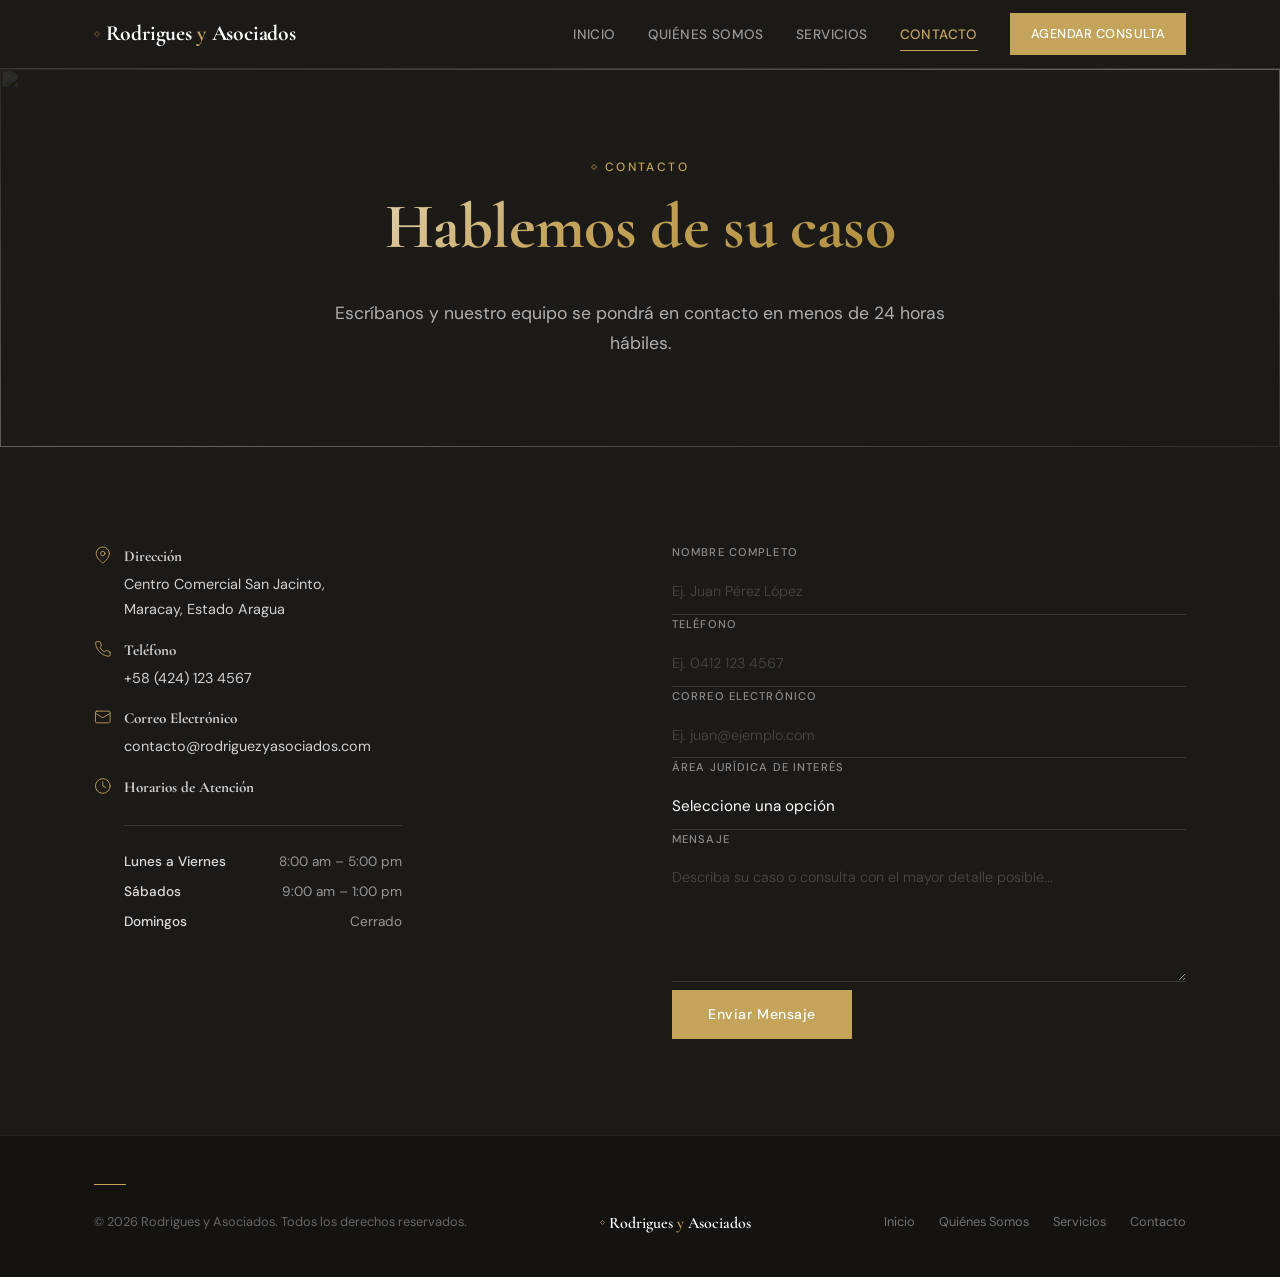
==== contacto.html @ 282a40ac "Initial commit: sitio web Rodrigues y Asociados" ====
<!DOCTYPE html>
<html lang="es">
<head>
  <meta charset="UTF-8">
  <meta name="viewport" content="width=device-width, initial-scale=1.0">
  <title>Contacto — Rodrigues y Asociados</title>
  <meta name="description" content="Póngase en contacto con Rodrigues y Asociados. Dirección, teléfonos, correo electrónico y formulario de contacto para solicitar una consulta jurídica.">
  <meta name="theme-color" content="#1C1A17">

  <link rel="preconnect" href="https://fonts.googleapis.com">
  <link rel="preconnect" href="https://fonts.gstatic.com" crossorigin>
  <link href="https://fonts.googleapis.com/css2?family=Cormorant+Garamond:ital,wght@0,400;0,500;0,600;0,700;1,400;1,500&family=DM+Sans:opsz,wght@9..40,300;9..40,400;9..40,500;9..40,600&display=swap" rel="stylesheet">

  <link rel="stylesheet" href="styles.css">

  <style>
    .schedule-grid {
      display: grid;
      grid-template-columns: 1fr 1fr;
      gap: 0.4rem 2rem;
      margin-top: 1.5rem;
      padding-top: 1.5rem;
      border-top: 1px solid var(--color-gray-light);
    }

  </style>
</head>
<body>

  <div class="progress-bar" id="progress-bar" role="progressbar" aria-hidden="true"></div>

  <!-- ===================================================
       HEADER
       =================================================== -->
  <header class="header" role="banner">
    <div class="container header__inner">
      <a href="index.html" class="header__logo" aria-label="Rodrigues y Asociados, volver al inicio">
        <span class="gold-diamond" aria-hidden="true">
          <svg width="6" height="6" viewBox="0 0 6 6" fill="none" stroke="currentColor" stroke-width="0.8">
            <path d="M3 0.5L5.5 3L3 5.5L0.5 3Z"/>
          </svg>
        </span>
        Rodrigues <em>y</em> Asociados
      </a>

      <button
        class="nav-toggle"
        type="button"
        aria-label="Abrir menú de navegación"
        aria-expanded="false"
      >
        <span class="nav-toggle__bar"></span>
        <span class="nav-toggle__bar"></span>
        <span class="nav-toggle__bar"></span>
      </button>

      <nav role="navigation" aria-label="Navegación principal">
        <ul class="nav__list" id="nav-list">
          <li><a href="index.html"          class="nav__link">Inicio</a></li>
          <li><a href="nosotros.html"        class="nav__link">Quiénes Somos</a></li>
          <li><a href="servicios.html"       class="nav__link">Servicios</a></li>
          <li><a href="contacto.html"        class="nav__link nav__link--active">Contacto</a></li>
          <li><a href="contacto.html"        class="btn btn--primary nav__cta" data-magnetic>Agendar Consulta</a></li>
        </ul>
      </nav>

      <div class="nav__backdrop" id="nav-backdrop" aria-hidden="true"></div>
    </div>
  </header>

  <!-- ===== PAGE HERO ===== -->
  <section class="page-hero" aria-label="Contacto">
    <div class="page-hero__media" aria-hidden="true">
      <img
        src="https://images.pexels.com/photos/5669619/pexels-photo-5669619.jpeg?auto=compress&cs=tinysrgb&w=1600"
        alt=""
        loading="eager"
      >
    </div>
    <div class="page-hero__overlay" aria-hidden="true"></div>
    <svg class="noise-svg" aria-hidden="true" viewBox="0 0 200 200" xmlns="http://www.w3.org/2000/svg" preserveAspectRatio="none">
      <filter id="noise"><feTurbulence type="fractalNoise" baseFrequency="0.75" numOctaves="3" stitchTiles="stitch"/><feColorMatrix type="saturate" values="0"/></filter>
      <rect width="100%" height="100%" filter="url(#noise)" opacity="0.8"/>
    </svg>
    <div class="container page-hero__content">
      <p class="section-subtitle" style="justify-content:center;">
        <span class="gold-diamond" aria-hidden="true">
          <svg width="6" height="6" viewBox="0 0 6 6" fill="none" stroke="currentColor" stroke-width="0.8">
            <path d="M3 0.5L5.5 3L3 5.5L0.5 3Z"/>
          </svg>
        </span>
        Contacto
      </p>
      <h1 class="gradient-text">Hablemos de su caso</h1>
      <hr class="gold-rule" aria-hidden="true">
      <p class="page-hero__desc">
        Escríbanos y nuestro equipo se pondrá en contacto en menos de 24 horas hábiles.
      </p>
    </div>
  </section>

  <main role="main">

    <!-- ===== CONTACTO ===== -->
    <section class="section" aria-labelledby="contact-page-title">
      <div class="container">
        <div class="contact">
          <!-- Columna 1: Información Corporativa -->
          <div class="contact__info reveal">
            <h2 id="contact-page-title" class="sr-only">Información de contacto</h2>

            <div class="contact__detail">
              <span class="contact__detail-icon--custom" aria-hidden="true">
                <svg width="18" height="18" viewBox="0 0 24 24" fill="none" stroke="currentColor" stroke-width="1.2" stroke-linecap="round" stroke-linejoin="round">
                  <path d="M21 10c0 7-9 13-9 13s-9-6-9-13a9 9 0 0 1 18 0z"/>
                  <circle cx="12" cy="10" r="3"/>
                </svg>
              </span>
              <div>
                <strong style="display:block; font-family:var(--font-display); font-size:0.95rem; margin-bottom:0.15rem;">Dirección</strong>
                <span>Centro Comercial San Jacinto,<br>Maracay, Estado Aragua</span>
              </div>
            </div>

            <div class="contact__detail">
              <span class="contact__detail-icon--custom" aria-hidden="true">
                <svg width="18" height="18" viewBox="0 0 24 24" fill="none" stroke="currentColor" stroke-width="1.2" stroke-linecap="round" stroke-linejoin="round">
                  <path d="M22 16.92v3a2 2 0 0 1-2.18 2 19.79 19.79 0 0 1-8.63-3.07 19.5 19.5 0 0 1-6-6 19.79 19.79 0 0 1-3.07-8.67A2 2 0 0 1 4.11 2h3a2 2 0 0 1 2 1.72 12.84 12.84 0 0 0 .7 2.81 2 2 0 0 1-.45 2.11L8.09 9.91a16 16 0 0 0 6 6l1.27-1.27a2 2 0 0 1 2.11-.45 12.84 12.84 0 0 0 2.81.7A2 2 0 0 1 22 16.92z"/>
                </svg>
              </span>
              <div>
                <strong style="display:block; font-family:var(--font-display); font-size:0.95rem; margin-bottom:0.15rem;">Teléfono</strong>
                <span>+58 (424) 123 4567</span>
              </div>
            </div>

            <div class="contact__detail">
              <span class="contact__detail-icon--custom" aria-hidden="true">
                <svg width="18" height="18" viewBox="0 0 24 24" fill="none" stroke="currentColor" stroke-width="1.2" stroke-linecap="round" stroke-linejoin="round">
                  <rect x="2" y="4" width="20" height="16" rx="2"/>
                  <polyline points="22,7 12,13 2,7"/>
                </svg>
              </span>
              <div>
                <strong style="display:block; font-family:var(--font-display); font-size:0.95rem; margin-bottom:0.15rem;">Correo Electrónico</strong>
                <span>contacto@rodriguezyasociados.com</span>
              </div>
            </div>

            <div class="contact__detail">
              <span class="contact__detail-icon--custom" aria-hidden="true">
                <svg width="18" height="18" viewBox="0 0 24 24" fill="none" stroke="currentColor" stroke-width="1.2" stroke-linecap="round" stroke-linejoin="round">
                  <circle cx="12" cy="12" r="10"/>
                  <polyline points="12 6 12 12 16 14"/>
                </svg>
              </span>
              <div>
                <strong style="display:block; font-family:var(--font-display); font-size:0.95rem; margin-bottom:0.15rem;">Horarios de Atención</strong>
                <div class="schedule-grid">
                  <span class="schedule-grid__day">Lunes a Viernes</span>
                  <span class="schedule-grid__hour">8:00 am – 5:00 pm</span>
                  <span class="schedule-grid__day">Sábados</span>
                  <span class="schedule-grid__hour">9:00 am – 1:00 pm</span>
                  <span class="schedule-grid__day">Domingos</span>
                  <span class="schedule-grid__hour">Cerrado</span>
                </div>
              </div>
            </div>
          </div>

          <!-- Columna 2: Formulario Ampliado -->
          <div class="form reveal" style="transition-delay: 100ms">
            <!-- ⚠️ Reemplaza "xxxxxxx" con tu ID de formulario de Formspree -->
            <form id="contact-form" action="https://formspree.io/f/xxxxxxx" method="POST">
              <input type="hidden" name="_subject" value="Nuevo contacto desde RodriguesyAsociados.com">
              <input type="text" name="_gotcha" style="display:none" tabindex="-1" autocomplete="off">
              <div class="form__group">
                <label for="nombre" class="form__label">Nombre completo</label>
                <input type="text" id="nombre" name="nombre" class="form__input" placeholder="Ej. Juan Pérez López" required autocomplete="name" pattern=".{2,}" title="El nombre debe tener al menos 2 caracteres">
                <span class="form__error">Por favor ingrese su nombre completo.</span>
              </div>

              <div class="form__group">
                <label for="telefono" class="form__label">Teléfono</label>
                <input type="tel" id="telefono" name="telefono" class="form__input" placeholder="Ej. 0412 123 4567" required autocomplete="tel" pattern="[\d\s\+\-\(\)]{7,15}" title="Ingrese un número telefónico válido">
                <span class="form__error">Por favor ingrese un número telefónico válido.</span>
              </div>

              <div class="form__group">
                <label for="correo" class="form__label">Correo electrónico</label>
                <input type="email" id="correo" name="correo" class="form__input" placeholder="Ej. juan@ejemplo.com" required autocomplete="email">
                <span class="form__error">Por favor ingrese un correo electrónico válido.</span>
              </div>

              <div class="form__group">
                <label for="area" class="form__label">Área Jurídica de Interés</label>
                <div class="form__select-wrapper">
                  <select id="area" name="area" class="form__select" required>
                    <option value="" disabled selected>Seleccione una opción</option>
                    <option value="corporativo">Derecho Corporativo</option>
                    <option value="civil">Derecho Civil</option>
                    <option value="fiscal">Asesoría Fiscal</option>
                    <option value="litigios">Litigios</option>
                    <option value="otro">Otro</option>
                  </select>
                </div>
                <span class="form__error">Por favor seleccione un área jurídica.</span>
              </div>

              <div class="form__group">
                <label for="mensaje" class="form__label">Mensaje</label>
                <textarea id="mensaje" name="mensaje" class="form__textarea" rows="5" placeholder="Describa su caso o consulta con el mayor detalle posible..." required maxlength="2000"></textarea>
                <span class="form__error">Por favor escriba un mensaje.</span>
              </div>

              <button type="submit" class="btn btn--primary form__btn" data-magnetic>Enviar Mensaje</button>
            </form>
            <div class="form__success" id="form-success">
              <div class="form__success-icon" aria-hidden="true">
                <svg width="32" height="32" viewBox="0 0 24 24" fill="none" stroke="currentColor" stroke-width="1.2" stroke-linecap="round" stroke-linejoin="round">
                  <path d="M22 11.08V12a10 10 0 1 1-5.93-9.14"/>
                  <polyline points="22 4 12 14.01 9 11.01"/>
                </svg>
              </div>
              <h3>Mensaje enviado con éxito</h3>
              <p>Gracias por contactarnos. Nuestro equipo le responderá en menos de 24 horas hábiles.</p>
            </div>
          </div>
        </div>
      </div>
    </section>

  </main>

  <!-- ===================================================
       FOOTER
       =================================================== -->
  <footer class="footer" role="contentinfo">
    <div class="container">
      <hr class="footer__gold-accent" aria-hidden="true">
      <div class="footer__inner">
        <p class="footer__copy">&copy; 2026 Rodrigues y Asociados. Todos los derechos reservados.</p>
        <span class="footer__logo">
          <span class="gold-diamond" aria-hidden="true">
            <svg width="5" height="5" viewBox="0 0 6 6" fill="none" stroke="currentColor" stroke-width="0.8">
              <path d="M3 0.5L5.5 3L3 5.5L0.5 3Z"/>
            </svg>
          </span>
          Rodrigues <em>y</em> Asociados
        </span>
        <div class="footer__links">
          <a href="index.html">Inicio</a>
          <a href="nosotros.html">Quiénes Somos</a>
          <a href="servicios.html">Servicios</a>
          <a href="contacto.html">Contacto</a>
        </div>
      </div>
    </div>
  </footer>

  <!-- ===================================================
       INTERSECTION OBSERVER — SCROLL REVEALS
       =================================================== -->
  <script>
    (function() {
      'use strict';

      /* ---------- Mobile Nav ---------- */
      var toggle = document.querySelector('.nav-toggle');
      var navList = document.getElementById('nav-list');
      var backdrop = document.getElementById('nav-backdrop');
      if (toggle && navList) {
        function openNav() {
          toggle.classList.add('active');
          navList.classList.add('nav__list--open');
          if (backdrop) backdrop.classList.add('nav__backdrop--visible');
          toggle.setAttribute('aria-expanded', 'true');
          toggle.setAttribute('aria-label', 'Cerrar menú de navegación');
        }
        function closeNav() {
          toggle.classList.remove('active');
          navList.classList.remove('nav__list--open');
          if (backdrop) backdrop.classList.remove('nav__backdrop--visible');
          toggle.setAttribute('aria-expanded', 'false');
          toggle.setAttribute('aria-label', 'Abrir menú de navegación');
        }
        toggle.addEventListener('click', function() {
          if (navList.classList.contains('nav__list--open')) { closeNav(); }
          else { openNav(); }
        });
        if (backdrop) backdrop.addEventListener('click', closeNav);
        document.addEventListener('keydown', function(e) {
          if (e.key === 'Escape' && navList.classList.contains('nav__list--open')) closeNav();
        });
        navList.querySelectorAll('a').forEach(function(link) {
          link.addEventListener('click', closeNav);
        });
      }

      var reveals = document.querySelectorAll('.reveal');
      if (reveals.length && 'IntersectionObserver' in window) {
        var observer = new IntersectionObserver(function(entries) {
          entries.forEach(function(entry) {
            if (entry.isIntersecting) {
              entry.target.classList.add('reveal--visible');
              observer.unobserve(entry.target);
            }
          });
        }, { threshold: 0.12, rootMargin: '0px 0px -40px 0px' });
        reveals.forEach(function(el) { observer.observe(el); });
      } else {
        reveals.forEach(function(el) { el.classList.add('reveal--visible'); });
      }

      var header = document.querySelector('.header');
      var ticking = false;
      function updateShadow() {
        header.classList.toggle('header--scrolled', window.scrollY > 10);
        ticking = false;
      }
      window.addEventListener('scroll', function() {
        if (!ticking) { requestAnimationFrame(updateShadow); ticking = true; }
      }, { passive: true });

      /* ---------- Progress Bar ---------- */
      var bar = document.getElementById('progress-bar');
      var barTicking = false;
      if (bar) {
        window.addEventListener('scroll', function() {
          if (!barTicking) {
            requestAnimationFrame(function() {
              var h = document.documentElement;
              var p = (window.scrollY / (h.scrollHeight - h.clientHeight)) * 100;
              bar.style.width = p + '%';
              barTicking = false;
            });
            barTicking = true;
          }
        }, { passive: true });
      }

      /* ---------- Magnetic Buttons ---------- */
      var magneticBtns = document.querySelectorAll('[data-magnetic]');
      magneticBtns.forEach(function(btn) {
        btn.addEventListener('mousemove', function(e) {
          var rect = btn.getBoundingClientRect();
          var x = e.clientX - rect.left - rect.width / 2;
          var y = e.clientY - rect.top - rect.height / 2;
          btn.style.transform = 'translate(' + (x * 0.12) + 'px, ' + (y * 0.12) + 'px)';
        });
        btn.addEventListener('mouseleave', function() {
          btn.style.transform = '';
        });
      });

      /* ---------- Back to Top ---------- */
      var topBtn = document.getElementById('back-to-top');
      var topTicking = false;
      if (topBtn) {
        window.addEventListener('scroll', function() {
          if (!topTicking) {
            requestAnimationFrame(function() {
              topBtn.classList.toggle('back-to-top--visible', window.scrollY > 500);
              topTicking = false;
            });
            topTicking = true;
          }
        }, { passive: true });
        topBtn.addEventListener('click', function() {
          window.scrollTo({ top: 0, behavior: 'smooth' });
        });
      }

      /* ---------- Form Validation ---------- */
      var form = document.getElementById('contact-form');
      if (form) {
        form.addEventListener('submit', function(e) {
          e.preventDefault();
          var valid = true;
          var groups = form.querySelectorAll('.form__group');
          groups.forEach(function(g) {
            g.classList.remove('form__group--error');
            var input = g.querySelector('.form__input, .form__textarea, .form__select');
            if (input && input.hasAttribute('required') && !input.value.trim()) {
              g.classList.add('form__group--error');
              valid = false;
            }
            if (input && input.type === 'email' && input.value.trim()) {
              if (!input.value.includes('@') || !input.value.includes('.')) {
                g.classList.add('form__group--error');
                valid = false;
              }
            }
            if (input && input.pattern && input.value.trim()) {
              var re = new RegExp(input.pattern);
              if (!re.test(input.value)) {
                g.classList.add('form__group--error');
                valid = false;
              }
            }
          });
          if (valid) {
            var formEl = form;
            var successEl = document.getElementById('form-success');
            var btn = formEl.querySelector('.form__btn');
            btn.disabled = true;
            btn.textContent = 'Enviando...';
            fetch(formEl.action, {
              method: 'POST',
              body: new FormData(formEl),
              headers: { 'Accept': 'application/json' }
            }).then(function(res) {
              if (res.ok) {
                formEl.reset();
                formEl.style.display = 'none';
                successEl.classList.add('form__success--visible');
              } else {
                alert('Hubo un error al enviar el mensaje. Por favor intente de nuevo.');
              }
            }).catch(function() {
              alert('Error de conexión. Verifique su internet e intente de nuevo.');
            }).finally(function() {
              btn.disabled = false;
              btn.textContent = 'Enviar Mensaje';
            });
          }
        });
      }
    })();
  </script>

  <button class="back-to-top" id="back-to-top" aria-label="Volver al inicio">
    <svg width="16" height="16" viewBox="0 0 24 24" fill="none" stroke="currentColor" stroke-width="1.5" stroke-linecap="round">
      <polyline points="18 15 12 9 6 15"/>
    </svg>
  </button>

</body>
</html>
---- styles.css ----
/* =====================================================
   VARIABLES DEL SISTEMA
   ===================================================== */
:root {
  --color-white:       #FFFFFF;
  --color-bg-alt:      #2C2925;
  --color-gray-light:  #3A3631;
  --color-gray-mid:    #8C8984;
  --color-black:       #1C1A17;
  --color-black-soft:  #2C2925;
  --color-gold:        #C4A35A;
  --color-gold-dark:   #B08E3E;
  --color-gold-light:  #E8DCC4;
  --color-error:       #C9423A;

  --font-display: 'Cormorant Garamond', Georgia, 'Times New Roman', serif;
  --font-body:    'DM Sans', -apple-system, BlinkMacSystemFont, 'Segoe UI', Roboto, Helvetica, Arial, sans-serif;

  --space-section: 6rem;
  --space-block:   3rem;
  --max-width:     1140px;

  --ease-enter:   cubic-bezier(0.22, 1, 0.36, 1);
  --ease-move:    cubic-bezier(0.25, 1, 0.5, 1);
  --ease-hover:   cubic-bezier(0.25, 0.46, 0.45, 0.94);
  --ease-bounce:  cubic-bezier(0.34, 1.56, 0.64, 1);
  --dur-fast:     200ms;
  --dur-reveal:   700ms;
  --dur-stagger:  80ms;
}

/* =====================================================
   RESET
   ===================================================== */
*, *::before, *::after { box-sizing: border-box; margin: 0; padding: 0; }

html {
  scroll-behavior: smooth;
  -webkit-text-size-adjust: 100%;
}

body {
  font-family: var(--font-body);
  font-weight: 400;
  font-size: 1rem;
  line-height: 1.75;
  color: var(--color-black);
  background-color: var(--color-white);
  -webkit-font-smoothing: antialiased;
  -moz-osx-font-smoothing: grayscale;
}

img  { max-width: 100%; height: auto; display: block; }
a    { color: inherit; text-decoration: none; }
ul   { list-style: none; }

::selection { background-color: rgba(196, 163, 90, 0.4); color: var(--color-white); }

/* =====================================================
   UTILIDADES
   ===================================================== */
.container {
  width: 100%;
  max-width: var(--max-width);
  margin: 0 auto;
  padding: 0 1.5rem;
}

.sr-only {
  position: absolute;
  width: 1px; height: 1px;
  padding: 0; margin: -1px;
  overflow: hidden;
  clip: rect(0,0,0,0);
  border: 0;
}

.gold-diamond {
  display: inline-flex;
  align-items: center;
  justify-content: center;
  color: var(--color-gold);
}

.gradient-text {
  background: linear-gradient(135deg, var(--color-gold-light) 0%, var(--color-gold) 40%, var(--color-gold-dark) 100%);
  -webkit-background-clip: text;
  background-clip: text;
  -webkit-text-fill-color: transparent;
  color: transparent;
}

.hero__title.gradient-text em {
  -webkit-text-fill-color: inherit;
  background: inherit;
  -webkit-background-clip: inherit;
  background-clip: inherit;
  font-style: normal;
}

.glass-badge {
  position: absolute;
  bottom: -1.5rem;
  right: -1rem;
  background: rgba(255,255,255,0.08);
  backdrop-filter: blur(14px);
  -webkit-backdrop-filter: blur(14px);
  border: 1px solid rgba(255,255,255,0.12);
  padding: 1.25rem 1.5rem;
  color: var(--color-white);
  z-index: 4;
  pointer-events: none;
}

.glass-badge__value {
  font-family: var(--font-display);
  font-size: 1.6rem;
  font-weight: 700;
  line-height: 1;
  color: var(--color-gold);
}

.glass-badge__label {
  font-size: 0.7rem;
  letter-spacing: 0.08em;
  text-transform: uppercase;
  color: rgba(255,255,255,0.55);
  margin-top: 0.15rem;
}

.gold-rule {
  width: 2.5rem;
  height: 2px;
  background-color: var(--color-gold);
  border: 0;
  transform-origin: left center;
  transform: scaleX(0);
  transition: transform 900ms var(--ease-enter);
}

.reveal--visible .gold-rule {
  transform: scaleX(1);
}

/* =====================================================
   TIPOGRAFÍA
   ===================================================== */
h1, h2, h3 {
  font-family: var(--font-display);
  font-weight: 600;
  line-height: 1.15;
  color: var(--color-black);
}

h1 { font-size: clamp(2.6rem, 5vw, 4rem);   font-weight: 700; letter-spacing: -0.01em; }
h2 { font-size: clamp(2rem, 3.5vw, 2.8rem);  font-weight: 600; }
h3 { font-size: 1.3rem;                      font-weight: 600; }

.dropcap::first-letter {
  font-family: var(--font-display);
  font-size: 3.6em;
  font-weight: 700;
  float: left;
  line-height: 0.85;
  margin-right: 0.55rem;
  margin-top: 0.1rem;
  color: var(--color-gold);
}

.section-divider {
  display: flex;
  align-items: center;
  justify-content: center;
  gap: 0.75rem;
  opacity: 0.3;
  padding: 2rem 0;
}

.section-divider__line {
  width: 48px;
  height: 1px;
  background-color: var(--color-gold);
}

.section-subtitle {
  display: flex;
  align-items: center;
  gap: 0.5rem;
  font-family: var(--font-body);
  font-size: 0.75rem;
  font-weight: 500;
  letter-spacing: 0.2em;
  text-transform: uppercase;
  color: var(--color-gold);
  margin-bottom: 0.75rem;
}

/* =====================================================
   BOTONES
   ===================================================== */
.btn {
  display: inline-flex;
  align-items: center;
  justify-content: center;
  font-family: var(--font-body);
  font-size: 0.875rem;
  font-weight: 500;
  letter-spacing: 0.04em;
  padding: 0.9rem 2.2rem;
  border: 1px solid transparent;
  border-radius: 0;
  cursor: pointer;
  transition:
    background-color var(--dur-fast) var(--ease-hover),
    color var(--dur-fast) var(--ease-hover),
    border-color var(--dur-fast) var(--ease-hover);
  text-align: center;
}

.btn--primary {
  background-color: var(--color-gold);
  color: var(--color-white);
  border-color: var(--color-gold);
  will-change: transform;
}

.btn[data-magnetic] {
  transition: transform 400ms var(--ease-hover);
}

@media (hover: hover) and (pointer: fine) {
  .btn--primary:hover {
    background-color: var(--color-gold-dark);
    border-color: var(--color-gold-dark);
  }
}

.btn--primary:focus-visible {
  outline: 2px solid var(--color-gold);
  outline-offset: 3px;
}

.btn--outline {
  background-color: transparent;
  color: var(--color-white);
  border-color: var(--color-white);
}

@media (hover: hover) and (pointer: fine) {
  .btn--outline:hover {
    background-color: var(--color-white);
    color: var(--color-black);
  }
}

.btn--outline:focus-visible {
  outline: 2px solid var(--color-white);
  outline-offset: 3px;
}

.btn--ghost {
  background-color: transparent;
  color: var(--color-gold);
  border-color: var(--color-gold);
  padding: 0.7rem 1.8rem;
  font-size: 0.8rem;
}

.btn--ghost .btn__arrow {
  display: inline-block;
  transition: transform var(--dur-fast) var(--ease-move);
}

@media (hover: hover) and (pointer: fine) {
  .btn--ghost:hover {
    background-color: var(--color-gold);
    color: var(--color-white);
  }
  .btn--ghost:hover .btn__arrow {
    transform: translateX(4px);
  }
}

/* =====================================================
   NOISE TEXTURE
   ===================================================== */
.noise-svg {
  position: absolute;
  inset: 0;
  width: 100%;
  height: 100%;
  z-index: 1;
  pointer-events: none;
  opacity: 0.025;
}

/* =====================================================
   HEADER
   ===================================================== */
.header {
  position: sticky;
  top: 0;
  z-index: 100;
  background-color: var(--color-white);
  border-bottom: 1px solid var(--color-gray-light);
}

.header::after {
  content: '';
  position: absolute;
  left: 0; right: 0;
  bottom: -1px;
  height: 1px;
  background-color: var(--color-gold-light);
  opacity: 0;
  transition: opacity var(--dur-fast) var(--ease-hover);
}

.header:hover::after,
.header:focus-within::after {
  opacity: 1;
}

.header__inner {
  display: flex;
  align-items: center;
  justify-content: space-between;
  height: 4.25rem;
}

.header__logo {
  font-family: var(--font-display);
  font-size: 1.35rem;
  font-weight: 700;
  color: var(--color-black);
  letter-spacing: -0.01em;
  display: inline-flex;
  align-items: center;
  gap: 0.35rem;
}

.header__logo em {
  font-style: normal;
  color: var(--color-gold);
}

.header__logo .gold-diamond {
    opacity: 0.6;
  }

  .header--scrolled {
    box-shadow: 0 2px 24px rgba(0,0,0,0.05);
  }

.nav-toggle { display: none; }

.nav__list {
  display: flex;
  align-items: center;
  gap: 2rem;
}

.nav__link {
  font-size: 0.85rem;
  font-weight: 500;
  letter-spacing: 0.03em;
  text-transform: uppercase;
  padding: 0.5rem 0;
  position: relative;
  color: var(--color-gray-mid);
  transition: color var(--dur-fast) var(--ease-hover);
}

.nav__link::after {
  content: '';
  position: absolute;
  left: 0;
  bottom: 0;
  width: 100%;
  height: 1px;
  background-color: var(--color-gold);
  transform: scaleX(0);
  transition: transform var(--dur-fast) var(--ease-hover);
  transform-origin: left center;
}

.nav__link:hover,
.nav__link--active {
  color: var(--color-black);
}

.nav__link:hover::after,
.nav__link--active::after {
  transform: scaleX(1);
}

.nav__cta {
  font-size: 0.8rem;
  padding: 0.55rem 1.25rem;
  letter-spacing: 0.03em;
  text-transform: uppercase;
}

  .nav__backdrop {
    position: fixed;
    inset: 0;
    top: 4.25rem;
    background: rgba(0,0,0,0.35);
    opacity: 0;
    pointer-events: none;
    transition: opacity 250ms var(--ease-enter);
    z-index: 98;
  }

  .nav__backdrop--visible {
    opacity: 1;
    pointer-events: auto;
  }

  .nav-toggle.active .nav-toggle__bar:nth-child(1) {
  transform: translateY(7.5px) rotate(45deg);
}
.nav-toggle.active .nav-toggle__bar:nth-child(2) {
  opacity: 0;
}
.nav-toggle.active .nav-toggle__bar:nth-child(3) {
  transform: translateY(-7.5px) rotate(-45deg);
}

/* =====================================================
   PROGRESS BAR
   ===================================================== */
.progress-bar {
  position: fixed;
  top: 0;
  left: 0;
  height: 2px;
  background-color: var(--color-gold);
  z-index: 999;
  width: 0%;
  transition: width 80ms linear;
  pointer-events: none;
}

.back-to-top {
  position: fixed;
  bottom: 2rem;
  right: 2rem;
  width: 2.75rem;
  height: 2.75rem;
  border: 1px solid var(--color-gray-light);
  background: var(--color-white);
  color: var(--color-gold);
  cursor: pointer;
  display: flex;
  align-items: center;
  justify-content: center;
  opacity: 0;
  pointer-events: none;
  transform: translateY(12px);
  transition: opacity 300ms var(--ease-enter), transform 300ms var(--ease-enter), border-color var(--dur-fast) var(--ease-hover);
  z-index: 90;
}

.back-to-top--visible {
  opacity: 1;
  pointer-events: auto;
  transform: translateY(0);
}

@media (hover: hover) and (pointer: fine) {
  .back-to-top:hover {
    border-color: var(--color-gold);
  }
}

/* =====================================================
   HERO (página principal)
   ===================================================== */
.hero {
  position: relative;
  min-height: 90vh;
  display: flex;
  align-items: center;
  background-color: var(--color-black);
  color: var(--color-white);
  overflow: hidden;
}

.hero__media {
  position: absolute;
  inset: 0;
  z-index: 0;
  overflow: hidden;
}

.hero__media img {
  width: 100%;
  height: 100%;
  object-fit: cover;
  opacity: 0;
  animation: heroZoom 1200ms var(--ease-enter) forwards;
}

@keyframes heroZoom {
  0% {
    opacity: 0;
    transform: scale(1.08);
  }
  100% {
    opacity: 1;
    transform: scale(1);
  }
}

.hero__watermark {
  position: absolute;
  right: -4vw;
  bottom: -6vw;
  font-family: var(--font-display);
  font-size: clamp(20rem, 40vw, 45rem);
  font-weight: 700;
  line-height: 1;
  color: rgba(255,255,255,0.025);
  pointer-events: none;
  user-select: none;
  z-index: 1;
}

.hero__overlay {
  position: absolute;
  inset: 0;
  background:
    linear-gradient(160deg,
      rgba(28,26,23,0.94) 0%,
      rgba(28,26,23,0.55) 40%,
      rgba(28,26,23,0.85) 100%);
  z-index: 2;
}

.hero__content {
  position: relative;
  z-index: 3;
  max-width: 700px;
}

.hero__subtitle {
  display: flex;
  align-items: center;
  gap: 0.5rem;
  font-family: var(--font-body);
  font-size: 0.8rem;
  font-weight: 500;
  letter-spacing: 0.25em;
  text-transform: uppercase;
  color: var(--color-gold);
  margin-bottom: 1.25rem;
}

.hero__title {
  color: var(--color-white);
  margin-bottom: 1.25rem;
}

.hero__title em {
  font-style: italic;
  color: var(--color-gold);
}

.hero__desc {
  font-size: 1.125rem;
  font-weight: 300;
  line-height: 1.75;
  color: rgba(255,255,255,0.78);
  margin-bottom: 2.5rem;
  max-width: 560px;
}

.hero__actions {
  display: flex;
  align-items: center;
  gap: 1.25rem;
  flex-wrap: wrap;
}

.hero__stats {
  display: flex;
  gap: 2.5rem;
  margin-top: 3rem;
  padding-top: 1.75rem;
  border-top: 1px solid rgba(255,255,255,0.1);
  flex-wrap: wrap;
}

.hero__stat {
  display: flex;
  flex-direction: column;
  gap: 0.15rem;
}

.hero__stat-value {
  font-family: var(--font-display);
  font-size: 1.5rem;
  font-weight: 600;
  color: var(--color-gold);
  line-height: 1;
}

.hero__stat-label {
  font-size: 0.7rem;
  color: rgba(255,255,255,0.5);
  letter-spacing: 0.08em;
  text-transform: uppercase;
}

/* Hero entrance */
.hero__subtitle,
.hero__title,
.hero__desc,
.hero__actions,
.hero__stats {
  opacity: 0;
  transform: translateY(1.5rem) scale(0.98);
  animation: heroFadeUp var(--dur-reveal) var(--ease-enter) forwards;
}

.hero__subtitle { animation-delay: calc(var(--dur-stagger) * 1); }
.hero__title    { animation-delay: calc(var(--dur-stagger) * 2.5); }
.hero__desc     { animation-delay: calc(var(--dur-stagger) * 4); }
.hero__actions  { animation-delay: calc(var(--dur-stagger) * 5.5); }
.hero__stats    { animation-delay: calc(var(--dur-stagger) * 7); }

.hero--parallax .hero__media {
  will-change: transform;
}

@keyframes heroFadeUp {
  to {
    opacity: 1;
    transform: translateY(0) scale(1);
  }
}

.hero__scroll-indicator {
  position: absolute;
  bottom: 2.5rem;
  left: 50%;
  transform: translateX(-50%);
  z-index: 3;
  color: rgba(255,255,255,0.3);
  animation: scrollBounce 2.4s var(--ease-enter) infinite;
}

@keyframes scrollBounce {
  0%, 100% { transform: translateX(-50%) translateY(0); opacity: 0.2; }
  50%      { transform: translateX(-50%) translateY(7px); opacity: 0.6; }
}

/* =====================================================
   PAGE HERO (páginas internas)
   ===================================================== */
.page-hero {
  position: relative;
  min-height: 42vh;
  display: flex;
  align-items: center;
  justify-content: center;
  text-align: center;
  background-color: var(--color-black);
  color: var(--color-white);
  overflow: hidden;
}

.page-hero__media {
  position: absolute;
  inset: 0;
  z-index: 0;
  overflow: hidden;
}

.page-hero__media img {
  width: 100%;
  height: 100%;
  object-fit: cover;
}

.page-hero__overlay {
  position: absolute;
  inset: 0;
  background:
    linear-gradient(160deg,
      rgba(28,26,23,0.92) 0%,
      rgba(28,26,23,0.55) 50%,
      rgba(28,26,23,0.88) 100%);
  z-index: 2;
}

.page-hero__content {
  position: relative;
  z-index: 3;
  max-width: 680px;
}

.page-hero__content h1 {
  color: var(--color-white);
  margin-bottom: 0.75rem;
}

.page-hero__content .gold-rule {
  margin: 0 auto;
}

.page-hero__content .page-hero__desc {
  color: rgba(255,255,255,0.65);
  font-size: 1.1rem;
  margin-top: 1.25rem;
}

/* =====================================================
   SECCIÓN GENÉRICA
   ===================================================== */
.section {
  padding: var(--space-section) 0;
}

.section--alt {
  background-color: var(--color-bg-alt);
}

.section__header {
  text-align: center;
  max-width: 620px;
  margin: 0 auto var(--space-block);
}

.section__header .section-subtitle {
  justify-content: center;
}

.section__header p {
  color: var(--color-gray-mid);
  font-size: 1.05rem;
}

/* =====================================================
   SCROLL REVEAL
   ===================================================== */
.reveal {
  opacity: 0;
  transform: translateY(2rem);
  transition:
    opacity var(--dur-reveal) var(--ease-enter),
    transform var(--dur-reveal) var(--ease-enter);
}

.reveal--visible {
  opacity: 1;
  transform: translateY(0);
}

.reveal-stagger > * {
  opacity: 0;
  transform: translateY(1.5rem) scale(0.97);
  transition:
    opacity calc(var(--dur-reveal) * 0.9) var(--ease-enter),
    transform calc(var(--dur-reveal) * 0.9) var(--ease-bounce);
  will-change: transform, opacity;
}

.reveal--visible.reveal-stagger > *:nth-child(1) { transition-delay: 0ms; }
.reveal--visible.reveal-stagger > *:nth-child(2) { transition-delay: calc(var(--dur-stagger) * 1); }
.reveal--visible.reveal-stagger > *:nth-child(3) { transition-delay: calc(var(--dur-stagger) * 2); }
.reveal--visible.reveal-stagger > *:nth-child(4) { transition-delay: calc(var(--dur-stagger) * 3); }

.reveal--visible.reveal-stagger > * {
  opacity: 1;
  transform: translateY(0) scale(1);
}

/* =====================================================
   QUIÉNES SOMOS
   ===================================================== */
.about {
  display: grid;
  grid-template-columns: 1fr 1fr;
  gap: 4rem;
  align-items: center;
}

    .about__image-wrap {
      position: relative;
      overflow: hidden;
      border: 1px solid var(--color-gray-light);
      margin-bottom: 1.5rem;
      clip-path: inset(0 100% 0 0);
      transition:
        clip-path 900ms var(--ease-enter),
        border-color var(--dur-fast) var(--ease-hover);
    }

    .reveal--visible .about__image-wrap {
      clip-path: inset(0 0 0 0);
    }

@media (hover: hover) and (pointer: fine) {
  .about__image-wrap:hover {
    border-color: var(--color-gold);
  }
}

.about__image-wrap img {
  width: 100%;
  height: 240px;
  object-fit: cover;
  display: block;
  transition: transform calc(var(--dur-fast) * 2) var(--ease-hover);
}

@media (hover: hover) and (pointer: fine) {
  .about__image-wrap:hover img {
    transform: scale(1.04);
  }
}

.about__text {
  color: var(--color-gray-mid);
  font-size: 1rem;
}

.about__text p + p { margin-top: 1rem; }

.about__values {
  display: grid;
  grid-template-columns: 1fr 1fr;
  gap: 1.5rem;
}

.value-card__number {
  font-family: var(--font-display);
  font-size: 1.8rem;
  font-weight: 700;
  line-height: 1;
  color: var(--color-gold-light);
  margin-bottom: 0.6rem;
  letter-spacing: -0.02em;
}

.value-card {
  padding: 1.5rem;
  position: relative;
  border-left: 2px solid var(--color-gray-light);
  transition:
    border-color var(--dur-fast) var(--ease-hover),
    background-color var(--dur-fast) var(--ease-hover),
    transform var(--dur-fast) var(--ease-hover),
    box-shadow var(--dur-fast) var(--ease-hover);
}

.value-card:nth-child(n+3) {
  background-color: var(--color-bg-alt);
}

.value-card__decor {
  width: 1.25rem;
  height: 1px;
  background-color: var(--color-gold);
  margin-bottom: 0.75rem;
}

.value-card__title {
  font-family: var(--font-display);
  font-size: 1.1rem;
  font-weight: 600;
  margin-bottom: 0.4rem;
  color: var(--color-black-soft);
}

.value-card__desc {
  font-size: 0.85rem;
  color: var(--color-gray-mid);
  line-height: 1.6;
}

@media (hover: hover) and (pointer: fine) {
  .value-card:hover {
    border-left-color: var(--color-gold);
    background-color: var(--color-white);
    transform: translateY(-2px);
    box-shadow: 0 8px 24px rgba(0,0,0,0.05);
  }
}

/* =====================================================
   SERVICIOS (grid de tarjetas)
   ===================================================== */
.services-grid {
  display: grid;
  grid-template-columns: repeat(auto-fill, minmax(260px, 1fr));
  gap: 1.5rem;
}

.service-card {
  padding: 2.5rem 2rem;
  background-color: var(--color-white);
  border: 1px solid var(--color-gray-light);
  position: relative;
  transition:
    border-color var(--dur-fast) var(--ease-hover),
    transform var(--dur-fast) var(--ease-hover),
    box-shadow var(--dur-fast) var(--ease-hover);
}

.service-card::before {
  content: '';
  position: absolute;
  top: 0; left: 0;
  width: 0;
  height: 100%;
  background-color: var(--color-gold);
  transition: width calc(var(--dur-fast) * 1.5) var(--ease-hover);
}

.service-card::after {
  content: '';
  position: absolute;
  top: 0; left: 0; right: 0;
  height: 0;
  background-color: var(--color-gold-light);
  transition: height 500ms var(--ease-enter);
}

.reveal--visible .service-card::after {
  height: 1px;
}

@media (hover: hover) and (pointer: fine) {
  .service-card:hover {
    border-color: var(--color-gold);
    transform: translateY(-3px);
    box-shadow: 0 12px 32px rgba(0,0,0,0.06);
  }
  .service-card:hover::before { width: 3px; }
}

.service-card__number {
  font-family: var(--font-display);
  font-size: 2.25rem;
  font-weight: 700;
  line-height: 1;
  color: var(--color-gold-light);
  margin-bottom: 0.35rem;
  letter-spacing: -0.02em;
}

    .service-card__icon {
      display: flex;
      align-items: center;
      justify-content: center;
      width: 2.75rem;
      height: 2.75rem;
      margin-bottom: 1.25rem;
      border: 1px solid var(--color-gray-light);
      color: var(--color-gold);
      transition:
        border-color var(--dur-fast) var(--ease-hover),
        background-color var(--dur-fast) var(--ease-hover),
        transform var(--dur-fast) var(--ease-hover);
    }

    @media (hover: hover) and (pointer: fine) {
      .service-card:hover .service-card__icon {
        border-color: var(--color-gold);
        background-color: rgba(196, 163, 90, 0.06);
        transform: scale(1.04);
      }
    }

.service-card__title {
  font-family: var(--font-display);
  font-size: 1.15rem;
  font-weight: 600;
  margin-bottom: 0.6rem;
  color: var(--color-black-soft);
}

.service-card__desc {
  font-size: 0.875rem;
  color: var(--color-gray-mid);
  line-height: 1.65;
}

/* =====================================================
   SERVICIOS (detalle — página servicios.html)
   ===================================================== */
.service-detail {
  max-width: 820px;
  margin: 0 auto;
}

.service-detail + .service-detail {
  margin-top: 3.5rem;
  padding-top: 3.5rem;
  border-top: 1px solid var(--color-gray-light);
}

.service-detail__header {
  display: flex;
  align-items: center;
  gap: 1rem;
  margin-bottom: 1.5rem;
}

.service-detail__icon {
  display: flex;
  align-items: center;
  justify-content: center;
  width: 3rem;
  height: 3rem;
  border: 1px solid var(--color-gray-light);
  color: var(--color-gold);
  flex-shrink: 0;
}

.service-detail h2 {
  margin-bottom: 0;
}

.service-detail p {
  color: var(--color-gray-mid);
  line-height: 1.85;
}

.service-detail p + p {
  margin-top: 1rem;
}

/* =====================================================
   MISIÓN Y VISIÓN
   ===================================================== */
.mv-grid {
  display: grid;
  grid-template-columns: 1fr 1fr;
  gap: 4rem;
}

.mv-grid__block h3 {
  margin-bottom: 1rem;
}

.mv-grid__block h3 .gold-diamond {
  margin-right: 0.5rem;
}

.mv-grid__block p {
  color: var(--color-gray-mid);
  line-height: 1.8;
}

/* =====================================================
   CONTACTO
   ===================================================== */
.contact {
  display: grid;
  grid-template-columns: 1fr 1fr;
  gap: 4rem;
  align-items: start;
}

.contact__info h2 {
  margin-bottom: 1rem;
}

.contact__info > p {
  color: var(--color-gray-mid);
  font-size: 1rem;
  margin-bottom: 2.25rem;
}

.contact__detail {
  display: flex;
  align-items: flex-start;
  gap: 0.75rem;
  margin-bottom: 0.9rem;
  font-size: 0.9rem;
  color: var(--color-black-soft);
}

.contact__detail-icon {
  flex-shrink: 0;
  color: var(--color-gold);
  margin-top: 0.25rem;
}

/* =====================================================
   FORMULARIO
   ===================================================== */
.form {
  display: grid;
  gap: 1.25rem;
}

.form__group {
  display: flex;
  flex-direction: column;
}

.form__label {
  font-size: 0.7rem;
  font-weight: 500;
  letter-spacing: 0.1em;
  text-transform: uppercase;
  color: var(--color-gray-mid);
  margin-bottom: 0.35rem;
  transition: color 250ms var(--ease-hover);
}

.form__input,
.form__textarea,
.form__select {
  font-family: var(--font-body);
  font-size: 0.95rem;
  padding: 0.8rem 0;
  border: none;
  border-bottom: 1px solid var(--color-gray-light);
  background-color: transparent;
  color: var(--color-black);
  resize: vertical;
  width: 100%;
  transition: border-color var(--dur-fast) var(--ease-hover);
  -webkit-appearance: none;
  appearance: none;
  border-radius: 0;
}

.form__input:focus,
.form__textarea:focus,
.form__select:focus {
  outline: none;
  border-bottom-color: var(--color-gold);
}

.form__input::placeholder,
.form__textarea::placeholder,
.form__select::placeholder {
  color: var(--color-gray-mid);
  font-weight: 300;
  font-size: 0.9rem;
}

.form__input:user-invalid,
.form__textarea:user-invalid,
.form__select:user-invalid {
  border-bottom-color: var(--color-error);
}

.form__group:focus-within .form__label {
  color: var(--color-gold);
}

.form__btn {
  justify-self: start;
  margin-top: 0.5rem;
}

.form__error {
  font-size: 0.7rem;
  color: var(--color-error);
  margin-top: 0.35rem;
  display: none;
}

.form__group--error .form__input,
.form__group--error .form__textarea,
.form__group--error .form__select {
  border-bottom-color: var(--color-error);
}

.form__group--error .form__error {
  display: block;
}

.form__group--error .form__label {
  color: var(--color-error);
}

.form__success {
  display: none;
  text-align: center;
  padding: 2.5rem 1.5rem;
  border: 1px solid var(--color-gold-light);
}

.form__success--visible {
  display: block;
}

.form__success-icon {
  color: var(--color-gold);
  margin-bottom: 1rem;
}

.form__success h3 {
  font-family: var(--font-display);
  font-size: 1.4rem;
  margin-bottom: 0.5rem;
}

.form__success p {
  color: var(--color-gray-mid);
  font-size: 0.9rem;
}

.schedule-grid {
  display: grid;
  grid-template-columns: 1fr auto;
  gap: 0.15rem 1.5rem;
  margin-top: 0.3rem;
}

.schedule-grid__day {
  font-size: 0.85rem;
  font-weight: 500;
  color: var(--color-black-soft);
}

.schedule-grid__hour {
  font-size: 0.85rem;
  color: var(--color-gray-mid);
  text-align: right;
}

.contact__detail-icon--custom {
  flex-shrink: 0;
  color: var(--color-gold);
  margin-top: 0.2rem;
  width: 1.1rem;
  height: 1.1rem;
  display: flex;
  align-items: center;
  justify-content: center;
}

.form__select-wrapper {
  position: relative;
}
  position: relative;
}

.form__select-wrapper::after {
  content: '';
  position: absolute;
  right: 0;
  bottom: 0.9rem;
  width: 0;
  height: 0;
  border-left: 4px solid transparent;
  border-right: 4px solid transparent;
  border-top: 5px solid var(--color-gray-mid);
  pointer-events: none;
}

/* =====================================================
   FOOTER
   ===================================================== */
.footer {
  padding: 3rem 0 2.5rem;
  background-color: var(--color-black);
  color: rgba(255,255,255,0.65);
  border-top: 1px solid rgba(255,255,255,0.06);
}

.footer__gold-accent {
  width: 2rem;
  height: 1px;
  background-color: var(--color-gold);
  border: 0;
  margin-bottom: 1.5rem;
}

.footer__inner {
  display: flex;
  align-items: center;
  justify-content: space-between;
  flex-wrap: wrap;
  gap: 1rem;
}

.footer__copy {
  font-size: 0.8rem;
  color: rgba(255,255,255,0.35);
}

.footer__logo {
  font-family: var(--font-display);
  font-size: 1rem;
  font-weight: 600;
  display: inline-flex;
  align-items: center;
  gap: 0.25rem;
  color: var(--color-white);
}

.footer__logo em {
  font-style: normal;
  color: var(--color-gold);
}

.footer__links {
  display: flex;
  gap: 1.5rem;
}

.footer__links a {
  font-size: 0.8rem;
  color: rgba(255,255,255,0.4);
  transition: color var(--dur-fast) var(--ease-hover);
}

@media (hover: hover) and (pointer: fine) {
  .footer__links a:hover { color: rgba(255,255,255,0.85); }
}

/* =====================================================
   TEMA OSCURO — SOBREESCRITURAS
   ===================================================== */
body {
  background-color: var(--color-black);
  color: rgba(255,255,255,0.88);
}

h1, h2, h3, h4 { color: var(--color-white); }

.header {
  background-color: var(--color-black);
  border-bottom-color: var(--color-gray-light);
}

.header__logo { color: var(--color-white); }

.nav__link { color: rgba(255,255,255,0.55); }
.nav__link:hover,
.nav__link--active { color: var(--color-gold); }

.nav-toggle__bar { background-color: var(--color-white); }

.nav__list--open {
  background-color: var(--color-black-soft);
  border-bottom-color: var(--color-gray-light);
}

.section__header p { color: rgba(255,255,255,0.55); }

.service-card {
  background-color: var(--color-black-soft);
  border-color: var(--color-gray-light);
}

.service-card__title { color: rgba(255,255,255,0.92); }
.service-card__desc  { color: rgba(255,255,255,0.55); }

@media (hover: hover) and (pointer: fine) {
  .service-card:hover {
    border-color: var(--color-gold);
    box-shadow: 0 12px 32px rgba(0,0,0,0.4);
  }
}

.value-card { border-left-color: var(--color-gray-light); }

.value-card:nth-child(n+3) { background-color: transparent; }

.value-card__title { color: rgba(255,255,255,0.9); }
.value-card__desc  { color: rgba(255,255,255,0.55); }

@media (hover: hover) and (pointer: fine) {
  .value-card:hover {
    background-color: transparent;
    border-left-color: var(--color-gold);
    box-shadow: 0 8px 24px rgba(0,0,0,0.3);
  }
}

.about__text p,
.mv-grid__block p,
.service-detail p,
.contact__info > p {
  color: rgba(255,255,255,0.7);
}

.contact__detail { color: rgba(255,255,255,0.8); }

.form__input,
.form__textarea,
.form__select {
  color: var(--color-white);
  border-bottom-color: var(--color-gray-light);
}

.form__input::placeholder,
.form__textarea::placeholder { color: rgba(255,255,255,0.2); }

.form__label { color: rgba(255,255,255,0.5); }

.form__select-wrapper::after { border-top-color: rgba(255,255,255,0.35); }

.btn--outline {
  border-color: var(--color-white);
  color: var(--color-white);
}

@media (hover: hover) and (pointer: fine) {
  .btn--outline:hover {
    background-color: var(--color-white);
    color: var(--color-black);
  }
}

.btn--ghost { color: var(--color-white); }

.back-to-top {
  background-color: var(--color-black-soft);
  border-color: var(--color-gray-light);
}

@media (hover: hover) and (pointer: fine) {
  .back-to-top:hover { border-color: var(--color-gold); }
}

.schedule-grid__day  { color: rgba(255,255,255,0.85); }
.schedule-grid__hour { color: rgba(255,255,255,0.55); }

.form__success {
  border-color: var(--color-gray-light);
}

.form__success h3 { color: var(--color-white); }
.form__success p  { color: rgba(255,255,255,0.6); }

.footer { background-color: #151310; }

/* =====================================================
   PREFIERE MOVIMIENTO REDUCIDO
   ===================================================== */
@media (prefers-reduced-motion: reduce) {
  *,
  *::before,
  *::after {
    animation-duration: 0.01ms !important;
    animation-iteration-count: 1 !important;
    transition-duration: 0.01ms !important;
    transition-delay: 0ms !important;
  }

  .hero__media img {
    opacity: 1;
    transform: none;
    animation: none;
  }

  .hero__subtitle,
  .hero__title,
  .hero__desc,
  .hero__actions,
  .hero__stats {
    opacity: 1;
    transform: none;
    animation: none;
  }

  .reveal,
  .reveal-stagger > * {
    opacity: 1;
    transform: none;
    transition: none;
  }

      .gold-rule {
        transform: none;
        transition: none;
      }

      .about__image-wrap {
        clip-path: inset(0 0 0 0);
        transition: none;
      }

  @media (hover: hover) and (pointer: fine) {
    .value-card:hover,
    .service-card:hover {
      transform: none;
    }
  }
}

/* =====================================================
   RESPONSIVO
   ===================================================== */
@media (min-width: 769px) {
  .nav__backdrop { display: none; }
}

@media (max-width: 768px) {
  :root {
    --space-section: 4rem;
    --space-block: 2rem;
    --dur-stagger: 60ms;
  }

  .nav-toggle { display: block; }

  .nav__list {
    position: fixed;
    top: 4.25rem;
    left: 0;
    right: 0;
    z-index: 99;
    background-color: var(--color-black-soft);
    flex-direction: column;
    padding: 2rem 1.5rem;
    gap: 1.5rem;
    border-bottom: 1px solid var(--color-gray-light);
    transform: translateY(-120%);
    opacity: 0;
    transition:
      transform 300ms var(--ease-move),
      opacity 250ms var(--ease-enter);
    pointer-events: none;
  }

  .nav__list--open {
    transform: translateY(0);
    opacity: 1;
    pointer-events: auto;
  }

  .nav__cta { width: 100%; text-align: center; }

  .back-to-top { bottom: 1rem; right: 1rem; width: 2.25rem; height: 2.25rem; }

  .hero { min-height: 85vh; }

  .hero__content { text-align: center; }
  .hero__subtitle { justify-content: center; }
  .hero__desc { margin-left: auto; margin-right: auto; }
  .hero__actions { justify-content: center; }
  .hero__stats { justify-content: center; }

  .page-hero { min-height: 35vh; }

  .about {
    grid-template-columns: 1fr;
    gap: 2.5rem;
  }

  .about__image-wrap img {
    height: 200px;
  }

  .about__values { grid-template-columns: 1fr; }

  .mv-grid {
    grid-template-columns: 1fr;
    gap: 2.5rem;
  }

  .contact {
    grid-template-columns: 1fr;
    gap: 2.5rem;
  }

  .form__btn { justify-self: stretch; }

  .footer__inner {
    flex-direction: column;
    text-align: center;
  }
}

@media (min-width: 769px) and (max-width: 1024px) {
  .about  { gap: 2.5rem; }
  .contact { gap: 2.5rem; }
}
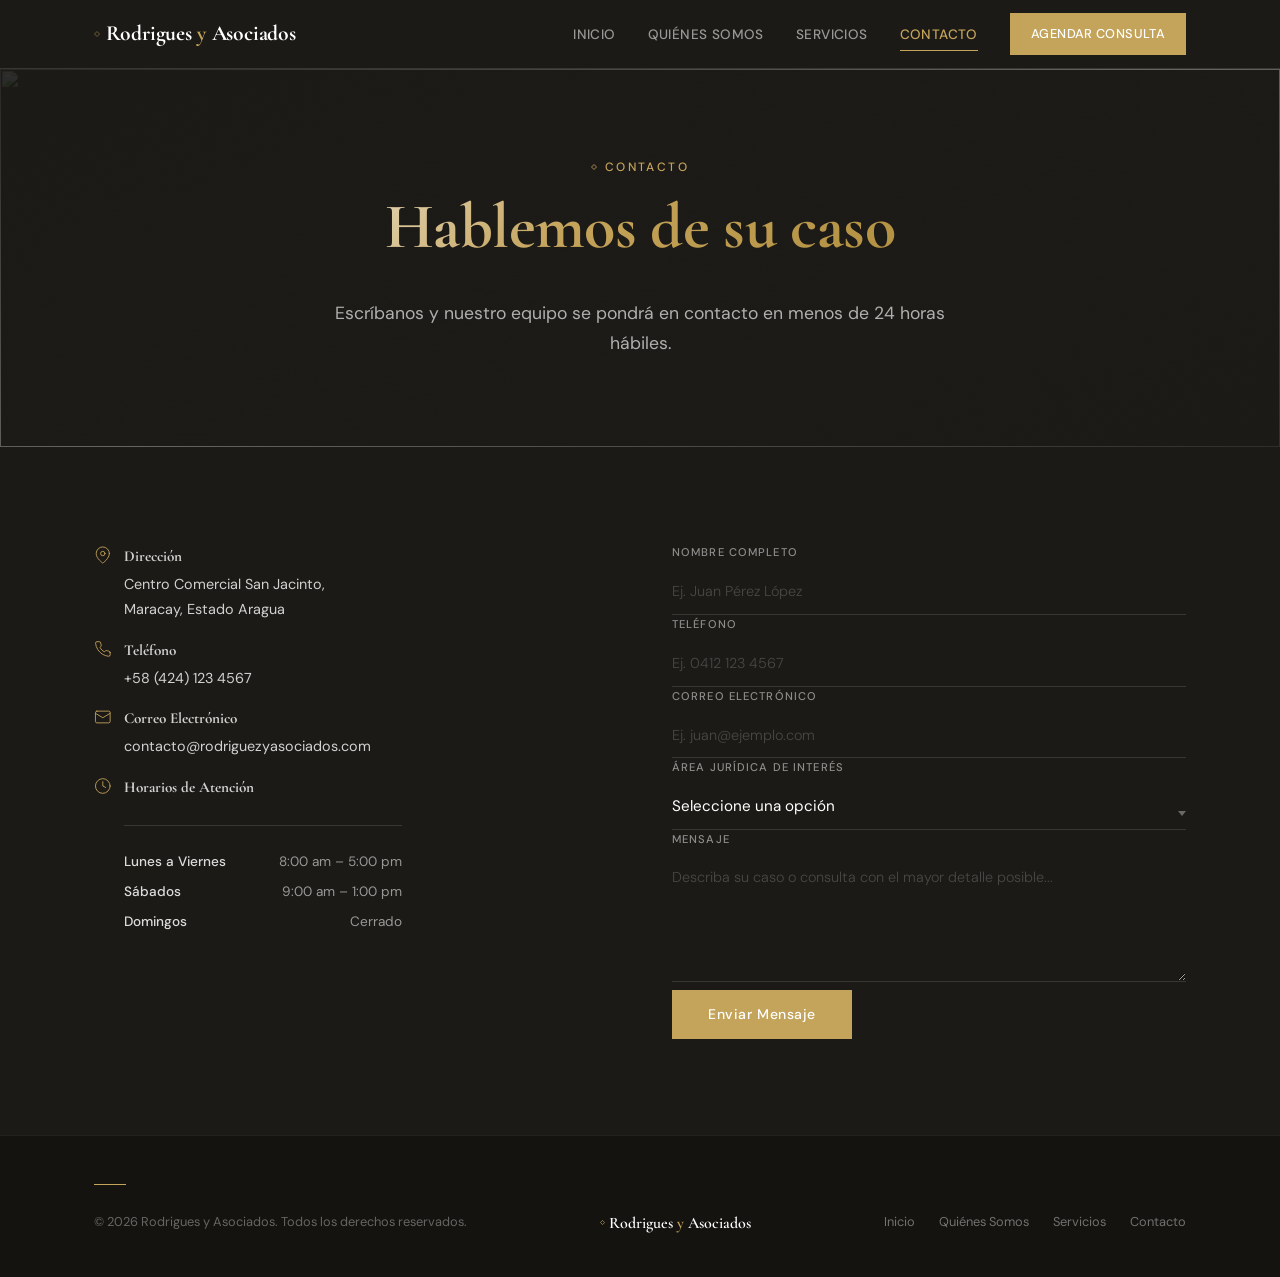
==== commit 8265f9b2: "Cursor glow dorado que sigue al mouse con gradiente suave" ====
--- a/contacto.html
+++ b/contacto.html
@@ -426,8 +426,25 @@
           }
         });
       }
+      /* ---------- Cursor Glow ---------- */
+      var glow = document.getElementById('cursor-glow');
+      if (glow) {
+        var gMouseX = 0, gMouseY = 0, gPosX = -160, gPosY = -160, gActive = false;
+        document.addEventListener('mousemove', function(e) {
+          gMouseX = e.clientX; gMouseY = e.clientY;
+          if (!gActive) { gActive = true; glow.classList.add('cursor-glow--visible'); gPosX = gMouseX; gPosY = gMouseY; }
+        });
+        document.addEventListener('mouseleave', function() { gActive = false; glow.classList.remove('cursor-glow--visible'); });
+        (function glowTick() {
+          gPosX += (gMouseX - gPosX) * 0.08; gPosY += (gMouseY - gPosY) * 0.08;
+          glow.style.left = gPosX + 'px'; glow.style.top = gPosY + 'px';
+          requestAnimationFrame(glowTick);
+        })();
+      }
     })();
   </script>
+
+  <div class="cursor-glow" id="cursor-glow" aria-hidden="true"></div>
 
   <button class="back-to-top" id="back-to-top" aria-label="Volver al inicio">
     <svg width="16" height="16" viewBox="0 0 24 24" fill="none" stroke="currentColor" stroke-width="1.5" stroke-linecap="round">
--- a/styles.css
+++ b/styles.css
@@ -352,7 +352,54 @@
     box-shadow: 0 2px 24px rgba(0,0,0,0.05);
   }
 
-.nav-toggle { display: none; }
+.nav-toggle {
+  display: none;
+  background: none;
+  border: none;
+  cursor: pointer;
+  width: 1.75rem;
+  height: 1.75rem;
+  padding: 0;
+  flex-direction: column;
+  align-items: center;
+  justify-content: center;
+  gap: 5px;
+  z-index: 101;
+}
+
+.nav-toggle__bar {
+  display: block;
+  width: 100%;
+  height: 1.5px;
+  background-color: var(--color-white);
+  border-radius: 1px;
+  transition:
+    transform 300ms var(--ease-move),
+    opacity 200ms var(--ease-enter);
+  transform-origin: center;
+  flex-shrink: 0;
+}
+
+.nav-toggle.active .nav-toggle__bar:nth-child(1) {
+  transform: translateY(6.5px) rotate(45deg);
+}
+.nav-toggle.active .nav-toggle__bar:nth-child(2) {
+  opacity: 0;
+}
+.nav-toggle.active .nav-toggle__bar:nth-child(3) {
+  transform: translateY(-6.5px) rotate(-45deg);
+}
+
+.nav-toggle__bar {
+  display: block;
+  width: 100%;
+  height: 2px;
+  background-color: var(--color-white);
+  border-radius: 0;
+  transition:
+    transform 300ms var(--ease-move),
+    opacity 200ms var(--ease-enter);
+}
 
 .nav__list {
   display: flex;
@@ -472,6 +519,35 @@
   .back-to-top:hover {
     border-color: var(--color-gold);
   }
+}
+
+/* =====================================================
+   CURSOR GLOW
+   ===================================================== */
+.cursor-glow {
+  position: fixed;
+  width: 320px;
+  height: 320px;
+  border-radius: 50%;
+  pointer-events: none;
+  z-index: 9999;
+  background: radial-gradient(circle at center,
+    rgba(196, 163, 90, 0.12) 0%,
+    rgba(196, 163, 90, 0.05) 30%,
+    rgba(232, 220, 196, 0.02) 55%,
+    transparent 70%);
+  transform: translate(-50%, -50%);
+  will-change: left, top;
+  opacity: 0;
+  transition: opacity 0.4s ease;
+}
+
+.cursor-glow--visible {
+  opacity: 1;
+}
+
+@media (prefers-reduced-motion: reduce) {
+  .cursor-glow { display: none; }
 }
 
 /* =====================================================
@@ -1243,8 +1319,6 @@
 .form__select-wrapper {
   position: relative;
 }
-  position: relative;
-}
 
 .form__select-wrapper::after {
   content: '';
@@ -1506,7 +1580,18 @@
     --dur-stagger: 60ms;
   }
 
-  .nav-toggle { display: block; }
+  .nav-toggle {
+    display: flex;
+    position: absolute;
+    right: 0;
+    top: 50%;
+    transform: translateY(-50%);
+  }
+
+  .header__inner {
+    justify-content: center;
+    position: relative;
+  }
 
   .nav__list {
     position: fixed;
@@ -1537,35 +1622,66 @@
 
   .back-to-top { bottom: 1rem; right: 1rem; width: 2.25rem; height: 2.25rem; }
 
-  .hero { min-height: 85vh; }
+  .hero { min-height: 80vh; }
 
   .hero__content { text-align: center; }
   .hero__subtitle { justify-content: center; }
-  .hero__desc { margin-left: auto; margin-right: auto; }
+  .hero__desc {
+    margin-left: auto;
+    margin-right: auto;
+    max-width: none;
+    font-size: 1rem;
+  }
   .hero__actions { justify-content: center; }
-  .hero__stats { justify-content: center; }
-
-  .page-hero { min-height: 35vh; }
+  .hero__stats {
+    justify-content: center;
+    gap: 1.5rem;
+  }
+  .hero__scroll-indicator { display: none; }
+
+  .hero__stat-value { font-size: 1.2rem; }
+  .hero__stat-label { font-size: 0.6rem; }
+
+  .page-hero { min-height: 30vh; padding: 2.5rem 0; }
+  .page-hero__content h1 { font-size: clamp(1.8rem, 6vw, 2.4rem); }
+  .page-hero__content .page-hero__desc { font-size: 0.95rem; }
+
+  .glass-badge { display: none; }
 
   .about {
     grid-template-columns: 1fr;
-    gap: 2.5rem;
+    gap: 2rem;
   }
 
   .about__image-wrap img {
-    height: 200px;
+    height: 180px;
   }
 
   .about__values { grid-template-columns: 1fr; }
+
+  .value-card { padding: 1.25rem; }
+
+  .service-card { padding: 1.75rem 1.25rem; }
+
+  .service-detail + .service-detail {
+    margin-top: 2.5rem;
+    padding-top: 2.5rem;
+  }
+  .service-detail__header {
+    flex-direction: column;
+    align-items: flex-start;
+    gap: 0.75rem;
+  }
+  .service-detail__header h2 { font-size: clamp(1.3rem, 4vw, 1.6rem); }
 
   .mv-grid {
     grid-template-columns: 1fr;
-    gap: 2.5rem;
+    gap: 2rem;
   }
 
   .contact {
     grid-template-columns: 1fr;
-    gap: 2.5rem;
+    gap: 2rem;
   }
 
   .form__btn { justify-self: stretch; }
@@ -1574,6 +1690,81 @@
     flex-direction: column;
     text-align: center;
   }
+
+  .footer__links { justify-content: center; gap: 1rem; }
+  .footer__links a { padding: 0.5rem 0.25rem; }
+}
+
+@media (max-width: 480px) {
+  :root {
+    --space-section: 3rem;
+    --space-block: 1.5rem;
+  }
+
+  .container { padding: 0 1.25rem; }
+
+  h1 { font-size: clamp(1.8rem, 7vw, 2.2rem); }
+  h2 { font-size: clamp(1.4rem, 5vw, 1.7rem); }
+
+  .hero { min-height: 75vh; }
+  .hero__watermark { font-size: clamp(12rem, 30vw, 18rem); }
+
+  .hero__title { font-size: clamp(2rem, 7vw, 2.4rem); }
+
+  .btn {
+    font-size: 0.8rem;
+    padding: 0.75rem 1.5rem;
+  }
+
+  .service-card { padding: 1.25rem 1rem; }
+
+  .value-card { padding: 1rem; }
+
+  .page-hero { min-height: 28vh; padding: 1.5rem 0; }
+
+  .page-hero__content h1 { font-size: clamp(1.5rem, 6vw, 1.8rem); }
+
+  .section-subtitle { font-size: 0.65rem; }
+
+  .contact__detail { font-size: 0.8rem; }
+
+  .form__input,
+  .form__textarea,
+  .form__select { font-size: 0.9rem; }
+}
+
+@media (hover: none) and (pointer: coarse) {
+  .btn:active {
+    transform: scale(0.97);
+  }
+
+  .btn--primary:active {
+    background-color: var(--color-gold-dark);
+    border-color: var(--color-gold-dark);
+  }
+
+  .btn--outline:active {
+    background-color: var(--color-white);
+    color: var(--color-black);
+  }
+
+  .btn--ghost:active {
+    background-color: var(--color-gold);
+    color: var(--color-white);
+  }
+
+  .service-card:active {
+    border-color: var(--color-gold);
+    transform: scale(0.98);
+  }
+
+  .value-card:active {
+    border-left-color: var(--color-gold);
+  }
+
+  .nav__link:active {
+    color: var(--color-gold);
+  }
 }
 
 @media (min-width: 769px) and (max-width: 1024px) {
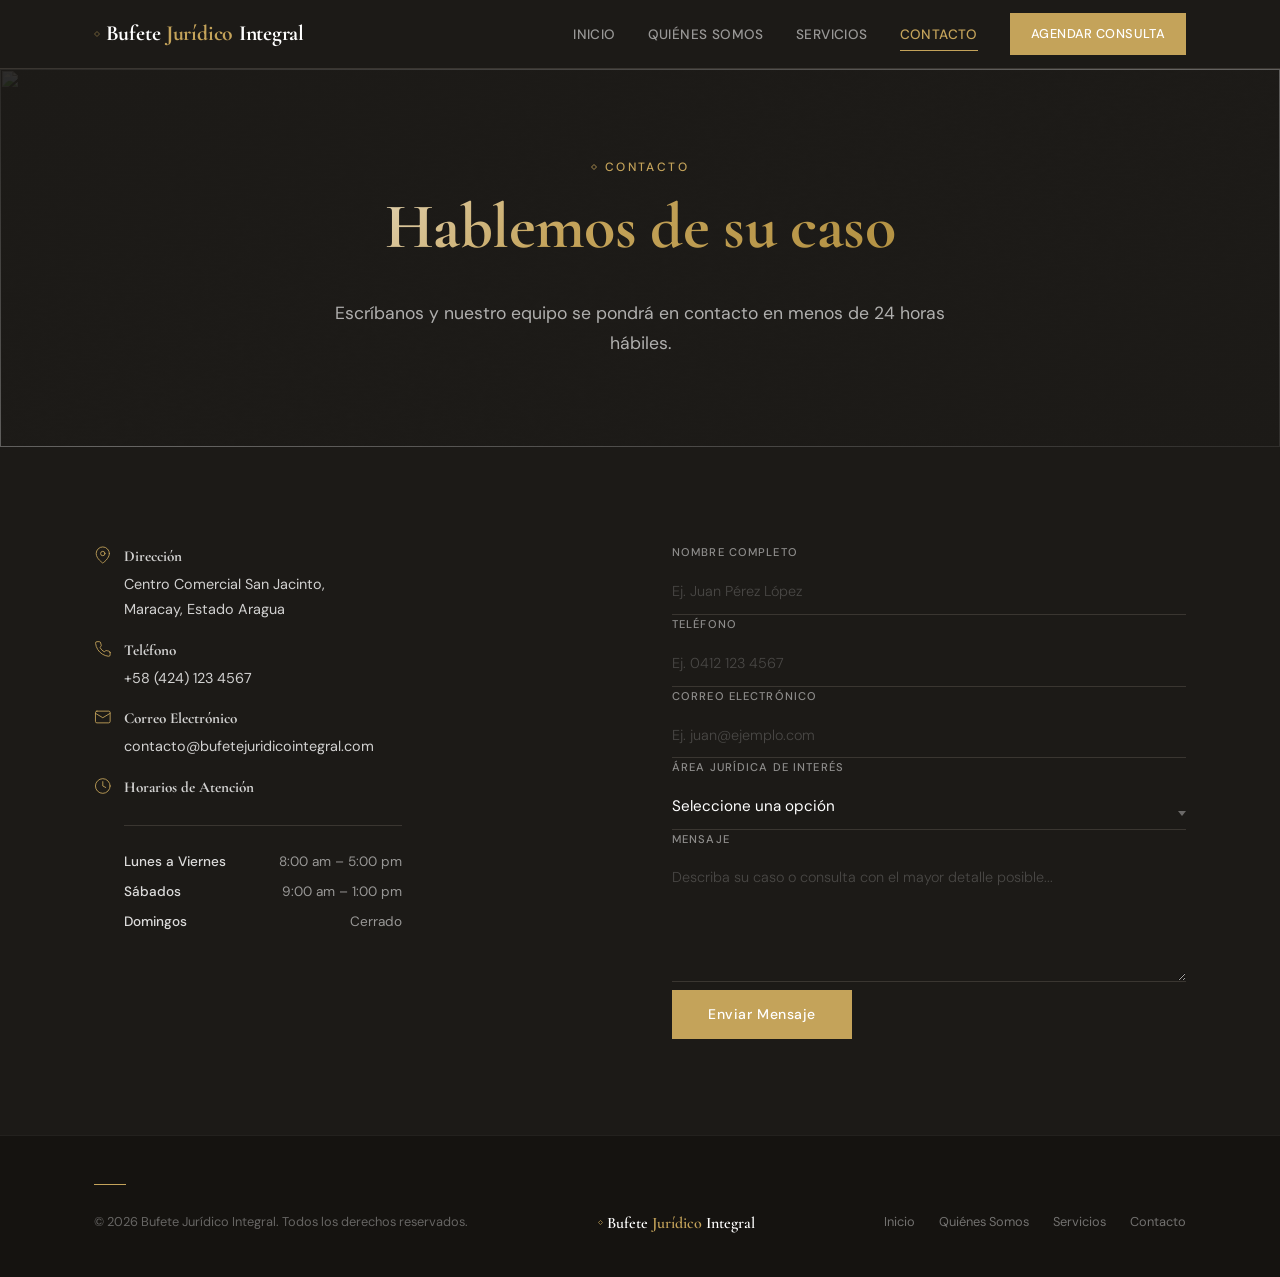
==== commit c95f12f1: "Rebranding: Rodrigues y Asociados → Bufete Jurídico Integral (nombre genérico para presentación a cl" ====
--- a/contacto.html
+++ b/contacto.html
@@ -3,8 +3,8 @@
 <head>
   <meta charset="UTF-8">
   <meta name="viewport" content="width=device-width, initial-scale=1.0">
-  <title>Contacto — Rodrigues y Asociados</title>
-  <meta name="description" content="Póngase en contacto con Rodrigues y Asociados. Dirección, teléfonos, correo electrónico y formulario de contacto para solicitar una consulta jurídica.">
+  <title>Contacto — Bufete Jurídico Integral</title>
+  <meta name="description" content="Póngase en contacto con Bufete Jurídico Integral. Dirección, teléfonos, correo electrónico y formulario de contacto para solicitar una consulta jurídica.">
   <meta name="theme-color" content="#1C1A17">
 
   <link rel="preconnect" href="https://fonts.googleapis.com">
@@ -34,13 +34,13 @@
        =================================================== -->
   <header class="header" role="banner">
     <div class="container header__inner">
-      <a href="index.html" class="header__logo" aria-label="Rodrigues y Asociados, volver al inicio">
+      <a href="index.html" class="header__logo" aria-label="Bufete Jurídico Integral, volver al inicio">
         <span class="gold-diamond" aria-hidden="true">
           <svg width="6" height="6" viewBox="0 0 6 6" fill="none" stroke="currentColor" stroke-width="0.8">
             <path d="M3 0.5L5.5 3L3 5.5L0.5 3Z"/>
           </svg>
         </span>
-        Rodrigues <em>y</em> Asociados
+        Bufete <em>Jurídico</em> Integral
       </a>
 
       <button
@@ -143,7 +143,7 @@
               </span>
               <div>
                 <strong style="display:block; font-family:var(--font-display); font-size:0.95rem; margin-bottom:0.15rem;">Correo Electrónico</strong>
-                <span>contacto@rodriguezyasociados.com</span>
+                <span>contacto@bufetejuridicointegral.com</span>
               </div>
             </div>
 
@@ -172,7 +172,7 @@
           <div class="form reveal" style="transition-delay: 100ms">
             <!-- ⚠️ Reemplaza "xxxxxxx" con tu ID de formulario de Formspree -->
             <form id="contact-form" action="https://formspree.io/f/xxxxxxx" method="POST">
-              <input type="hidden" name="_subject" value="Nuevo contacto desde RodriguesyAsociados.com">
+              <input type="hidden" name="_subject" value="Nuevo contacto desde BufeteJuridicoIntegral.com">
               <input type="text" name="_gotcha" style="display:none" tabindex="-1" autocomplete="off">
               <div class="form__group">
                 <label for="nombre" class="form__label">Nombre completo</label>
@@ -239,14 +239,14 @@
     <div class="container">
       <hr class="footer__gold-accent" aria-hidden="true">
       <div class="footer__inner">
-        <p class="footer__copy">&copy; 2026 Rodrigues y Asociados. Todos los derechos reservados.</p>
+        <p class="footer__copy">&copy; 2026 Bufete Jurídico Integral. Todos los derechos reservados.</p>
         <span class="footer__logo">
           <span class="gold-diamond" aria-hidden="true">
             <svg width="5" height="5" viewBox="0 0 6 6" fill="none" stroke="currentColor" stroke-width="0.8">
               <path d="M3 0.5L5.5 3L3 5.5L0.5 3Z"/>
             </svg>
           </span>
-          Rodrigues <em>y</em> Asociados
+          Bufete <em>Jurídico</em> Integral
         </span>
         <div class="footer__links">
           <a href="index.html">Inicio</a>
@@ -257,6 +257,14 @@
       </div>
     </div>
   </footer>
+
+  <div class="cursor-glow" id="cursor-glow" aria-hidden="true"></div>
+
+  <button class="back-to-top" id="back-to-top" aria-label="Volver al inicio">
+    <svg width="16" height="16" viewBox="0 0 24 24" fill="none" stroke="currentColor" stroke-width="1.5" stroke-linecap="round">
+      <polyline points="18 15 12 9 6 15"/>
+    </svg>
+  </button>
 
   <!-- ===================================================
        INTERSECTION OBSERVER — SCROLL REVEALS
@@ -444,13 +452,5 @@
     })();
   </script>
 
-  <div class="cursor-glow" id="cursor-glow" aria-hidden="true"></div>
-
-  <button class="back-to-top" id="back-to-top" aria-label="Volver al inicio">
-    <svg width="16" height="16" viewBox="0 0 24 24" fill="none" stroke="currentColor" stroke-width="1.5" stroke-linecap="round">
-      <polyline points="18 15 12 9 6 15"/>
-    </svg>
-  </button>
-
 </body>
 </html>
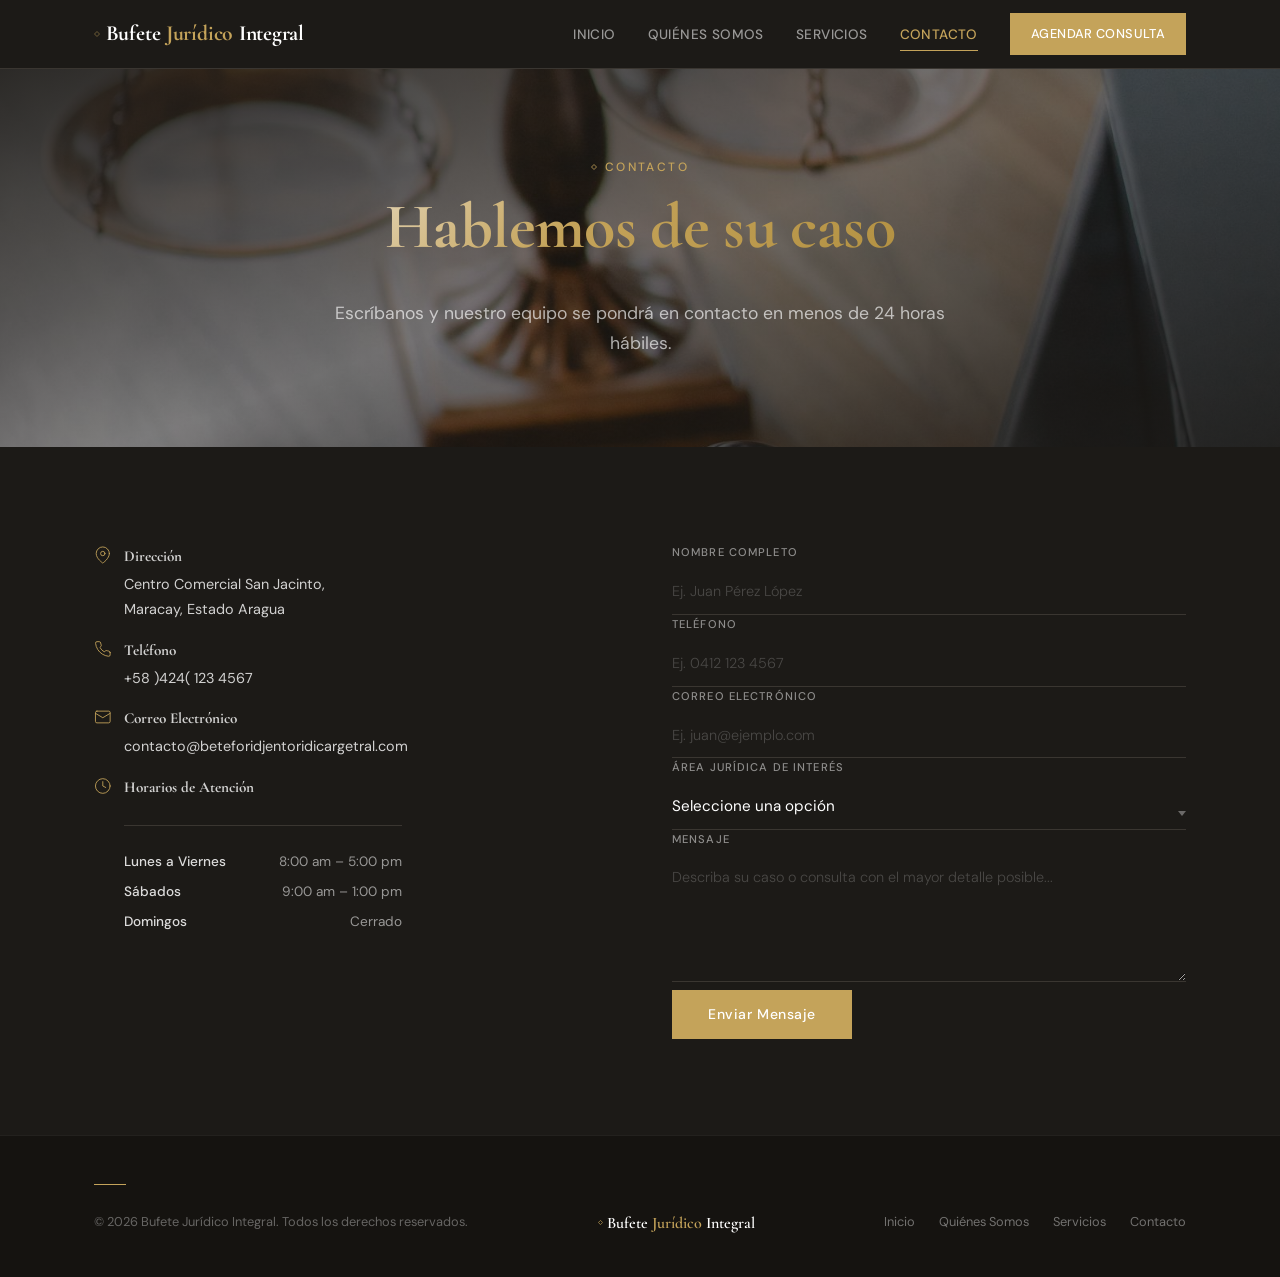
==== commit 3e5144e2: "Corrección de seguridad: CSP, CAPTCHA, ofuscación PII, assets locales, hardening .gitignore" ====
--- a/contacto.html
+++ b/contacto.html
@@ -6,11 +6,11 @@
   <title>Contacto — Bufete Jurídico Integral</title>
   <meta name="description" content="Póngase en contacto con Bufete Jurídico Integral. Dirección, teléfonos, correo electrónico y formulario de contacto para solicitar una consulta jurídica.">
   <meta name="theme-color" content="#1C1A17">
-
-  <link rel="preconnect" href="https://fonts.googleapis.com">
-  <link rel="preconnect" href="https://fonts.gstatic.com" crossorigin>
-  <link href="https://fonts.googleapis.com/css2?family=Cormorant+Garamond:ital,wght@0,400;0,500;0,600;0,700;1,400;1,500&family=DM+Sans:opsz,wght@9..40,300;9..40,400;9..40,500;9..40,600&display=swap" rel="stylesheet">
-
+  <meta name="referrer" content="strict-origin-when-cross-origin">
+  <meta http-equiv="Permissions-Policy" content="geolocation=(), camera=(), microphone=(), fullscreen=(self)">
+  <meta http-equiv="Content-Security-Policy" content="default-src 'self'; script-src 'self' 'unsafe-inline'; style-src 'self' 'unsafe-inline'; img-src 'self'; font-src 'self'; form-action 'self' https://formspree.io; frame-ancestors 'none'; base-uri 'self'">
+
+  <link rel="stylesheet" href="assets/fonts/fonts.css">
   <link rel="stylesheet" href="styles.css">
 
   <style>
@@ -72,7 +72,7 @@
   <section class="page-hero" aria-label="Contacto">
     <div class="page-hero__media" aria-hidden="true">
       <img
-        src="https://images.pexels.com/photos/5669619/pexels-photo-5669619.jpeg?auto=compress&cs=tinysrgb&w=1600"
+        src="assets/images/hero-justice.jpg"
         alt=""
         loading="eager"
       >
@@ -130,7 +130,7 @@
               </span>
               <div>
                 <strong style="display:block; font-family:var(--font-display); font-size:0.95rem; margin-bottom:0.15rem;">Teléfono</strong>
-                <span>+58 (424) 123 4567</span>
+                <span style="unicode-bidi:bidi-override; direction:rtl;" aria-label="+58 (424) 123 4567">7654 321 )424( 85+</span>
               </div>
             </div>
 
@@ -143,7 +143,7 @@
               </span>
               <div>
                 <strong style="display:block; font-family:var(--font-display); font-size:0.95rem; margin-bottom:0.15rem;">Correo Electrónico</strong>
-                <span>contacto@bufetejuridicointegral.com</span>
+                <span style="unicode-bidi:bidi-override; direction:rtl;" aria-label="contacto@bufetejuridicointegral.com">moc.lartegracidirotnejdirofeteb@otcatnoc</span>
               </div>
             </div>
 
@@ -170,9 +170,9 @@
 
           <!-- Columna 2: Formulario Ampliado -->
           <div class="form reveal" style="transition-delay: 100ms">
-            <!-- ⚠️ Reemplaza "xxxxxxx" con tu ID de formulario de Formspree -->
             <form id="contact-form" action="https://formspree.io/f/xxxxxxx" method="POST">
               <input type="hidden" name="_subject" value="Nuevo contacto desde BufeteJuridicoIntegral.com">
+              <input type="hidden" name="_captcha" value="true">
               <input type="text" name="_gotcha" style="display:none" tabindex="-1" autocomplete="off">
               <div class="form__group">
                 <label for="nombre" class="form__label">Nombre completo</label>
@@ -259,6 +259,7 @@
   </footer>
 
   <div class="cursor-glow" id="cursor-glow" aria-hidden="true"></div>
+  <div class="cursor-glow__ring" id="cursor-glow-ring" aria-hidden="true"></div>
 
   <button class="back-to-top" id="back-to-top" aria-label="Volver al inicio">
     <svg width="16" height="16" viewBox="0 0 24 24" fill="none" stroke="currentColor" stroke-width="1.5" stroke-linecap="round">
@@ -436,18 +437,27 @@
       }
       /* ---------- Cursor Glow ---------- */
       var glow = document.getElementById('cursor-glow');
+      var ring = document.getElementById('cursor-glow-ring');
       if (glow) {
-        var gMouseX = 0, gMouseY = 0, gPosX = -160, gPosY = -160, gActive = false;
-        document.addEventListener('mousemove', function(e) {
+        var gMouseX = -999, gMouseY = -999, gPosX = -140, gPosY = -140, gActive = false;
+        var gLerp = 0.1;
+        function gMove(e) {
           gMouseX = e.clientX; gMouseY = e.clientY;
-          if (!gActive) { gActive = true; glow.classList.add('cursor-glow--visible'); gPosX = gMouseX; gPosY = gMouseY; }
-        });
-        document.addEventListener('mouseleave', function() { gActive = false; glow.classList.remove('cursor-glow--visible'); });
-        (function glowTick() {
-          gPosX += (gMouseX - gPosX) * 0.08; gPosY += (gMouseY - gPosY) * 0.08;
-          glow.style.left = gPosX + 'px'; glow.style.top = gPosY + 'px';
-          requestAnimationFrame(glowTick);
+          if (!gActive) { gActive = true; glow.classList.add('cursor-glow--visible'); if (ring) ring.classList.add('cursor-glow__ring--visible'); gPosX = gMouseX; gPosY = gMouseY; }
+        }
+        document.addEventListener('mousemove', gMove, { passive: true });
+        document.addEventListener('mouseleave', function() { gActive = false; glow.classList.remove('cursor-glow--visible'); if (ring) ring.classList.remove('cursor-glow__ring--visible'); });
+        (function gTick() {
+          gPosX += (gMouseX - gPosX) * gLerp; gPosY += (gMouseY - gPosY) * gLerp;
+          glow.style.transform = 'translate3d(' + (gPosX - 140) + 'px, ' + (gPosY - 140) + 'px, 0)';
+          if (ring) ring.style.transform = 'translate3d(' + (gPosX - 20) + 'px, ' + (gPosY - 20) + 'px, 0)';
+          requestAnimationFrame(gTick);
         })();
+        var gTargets = document.querySelectorAll('a, .btn, .service-card, .value-card, .nav__link, .form__input, .form__textarea, .form__select');
+        gTargets.forEach(function(el) {
+          el.addEventListener('mouseenter', function() { glow.classList.add('cursor-glow--active'); });
+          el.addEventListener('mouseleave', function() { glow.classList.remove('cursor-glow--active'); });
+        });
       }
     })();
   </script>
--- a/assets/fonts/fonts.css
+++ b/assets/fonts/fonts.css
@@ -0,0 +1,35 @@
+@font-face {
+  font-family: 'Cormorant Garamond';
+  font-style: normal;
+  font-weight: 400 700;
+  font-display: swap;
+  src: url('co3bmX5slCNuHLi8bLeY9MK7whWMhyjYqXtK.woff2') format('woff2');
+  unicode-range: U+0000-00FF, U+0131, U+0152-0153, U+02BB-02BC, U+02C6, U+02DA, U+02DC, U+0304, U+0308, U+0329, U+2000-206F, U+20AC, U+2122, U+2191, U+2193, U+2212, U+2215, U+FEFF, U+FFFD;
+}
+
+@font-face {
+  font-family: 'Cormorant Garamond';
+  font-style: italic;
+  font-weight: 400 500;
+  font-display: swap;
+  src: url('co3ZmX5slCNuHLi8bLeY9MK7whWMhyjYrEtImSo.woff2') format('woff2');
+  unicode-range: U+0000-00FF, U+0131, U+0152-0153, U+02BB-02BC, U+02C6, U+02DA, U+02DC, U+0304, U+0308, U+0329, U+2000-206F, U+20AC, U+2122, U+2191, U+2193, U+2212, U+2215, U+FEFF, U+FFFD;
+}
+
+@font-face {
+  font-family: 'DM Sans';
+  font-style: normal;
+  font-weight: 300 600;
+  font-display: swap;
+  src: url('rP2Hp2ywxg089UriCZOIHQ.woff2') format('woff2');
+  unicode-range: U+0000-00FF, U+0131, U+0152-0153, U+02BB-02BC, U+02C6, U+02DA, U+02DC, U+0304, U+0308, U+0329, U+2000-206F, U+20AC, U+2122, U+2191, U+2193, U+2212, U+2215, U+FEFF, U+FFFD;
+}
+
+@font-face {
+  font-family: 'DM Sans';
+  font-style: normal;
+  font-weight: 300 600;
+  font-display: swap;
+  src: url('rP2Hp2ywxg089UriCZ2IHSeH.woff2') format('woff2');
+  unicode-range: U+0100-02BA, U+02BD-02C5, U+02C7-02CC, U+02CE-02D7, U+02DD-02FF, U+0304, U+0308, U+0329, U+1D00-1DBF, U+1E00-1E9F, U+1EF2-1EFF, U+2020, U+20A0-20AB, U+20AD-20C0, U+2113, U+2C60-2C7F, U+A720-A7FF;
+}
--- a/styles.css
+++ b/styles.css
@@ -526,28 +526,55 @@
    ===================================================== */
 .cursor-glow {
   position: fixed;
-  width: 320px;
-  height: 320px;
+  width: 280px;
+  height: 280px;
   border-radius: 50%;
   pointer-events: none;
   z-index: 9999;
   background: radial-gradient(circle at center,
-    rgba(196, 163, 90, 0.12) 0%,
-    rgba(196, 163, 90, 0.05) 30%,
-    rgba(232, 220, 196, 0.02) 55%,
-    transparent 70%);
-  transform: translate(-50%, -50%);
-  will-change: left, top;
+    rgba(196, 163, 90, 0.18) 0%,
+    rgba(196, 163, 90, 0.06) 35%,
+    rgba(232, 220, 196, 0.02) 60%,
+    transparent 75%);
+  transform: translate3d(-50%, -50%, 0);
+  will-change: transform;
   opacity: 0;
-  transition: opacity 0.4s ease;
+  transition: opacity 0.5s ease;
+  mix-blend-mode: soft-light;
+  backface-visibility: hidden;
 }
 
 .cursor-glow--visible {
   opacity: 1;
 }
 
+.cursor-glow--active {
+  transform: translate3d(-50%, -50%, 0) scale(1.6);
+  transition: transform 0.4s cubic-bezier(0.22, 1, 0.36, 1);
+}
+
+.cursor-glow__ring {
+  position: fixed;
+  width: 40px;
+  height: 40px;
+  border-radius: 50%;
+  border: 1px solid rgba(196, 163, 90, 0.12);
+  pointer-events: none;
+  z-index: 9998;
+  transform: translate3d(-50%, -50%, 0);
+  will-change: transform;
+  opacity: 0;
+  transition: opacity 0.5s ease;
+  backface-visibility: hidden;
+}
+
+.cursor-glow__ring--visible {
+  opacity: 1;
+}
+
 @media (prefers-reduced-motion: reduce) {
-  .cursor-glow { display: none; }
+  .cursor-glow,
+  .cursor-glow__ring { display: none; }
 }
 
 /* =====================================================
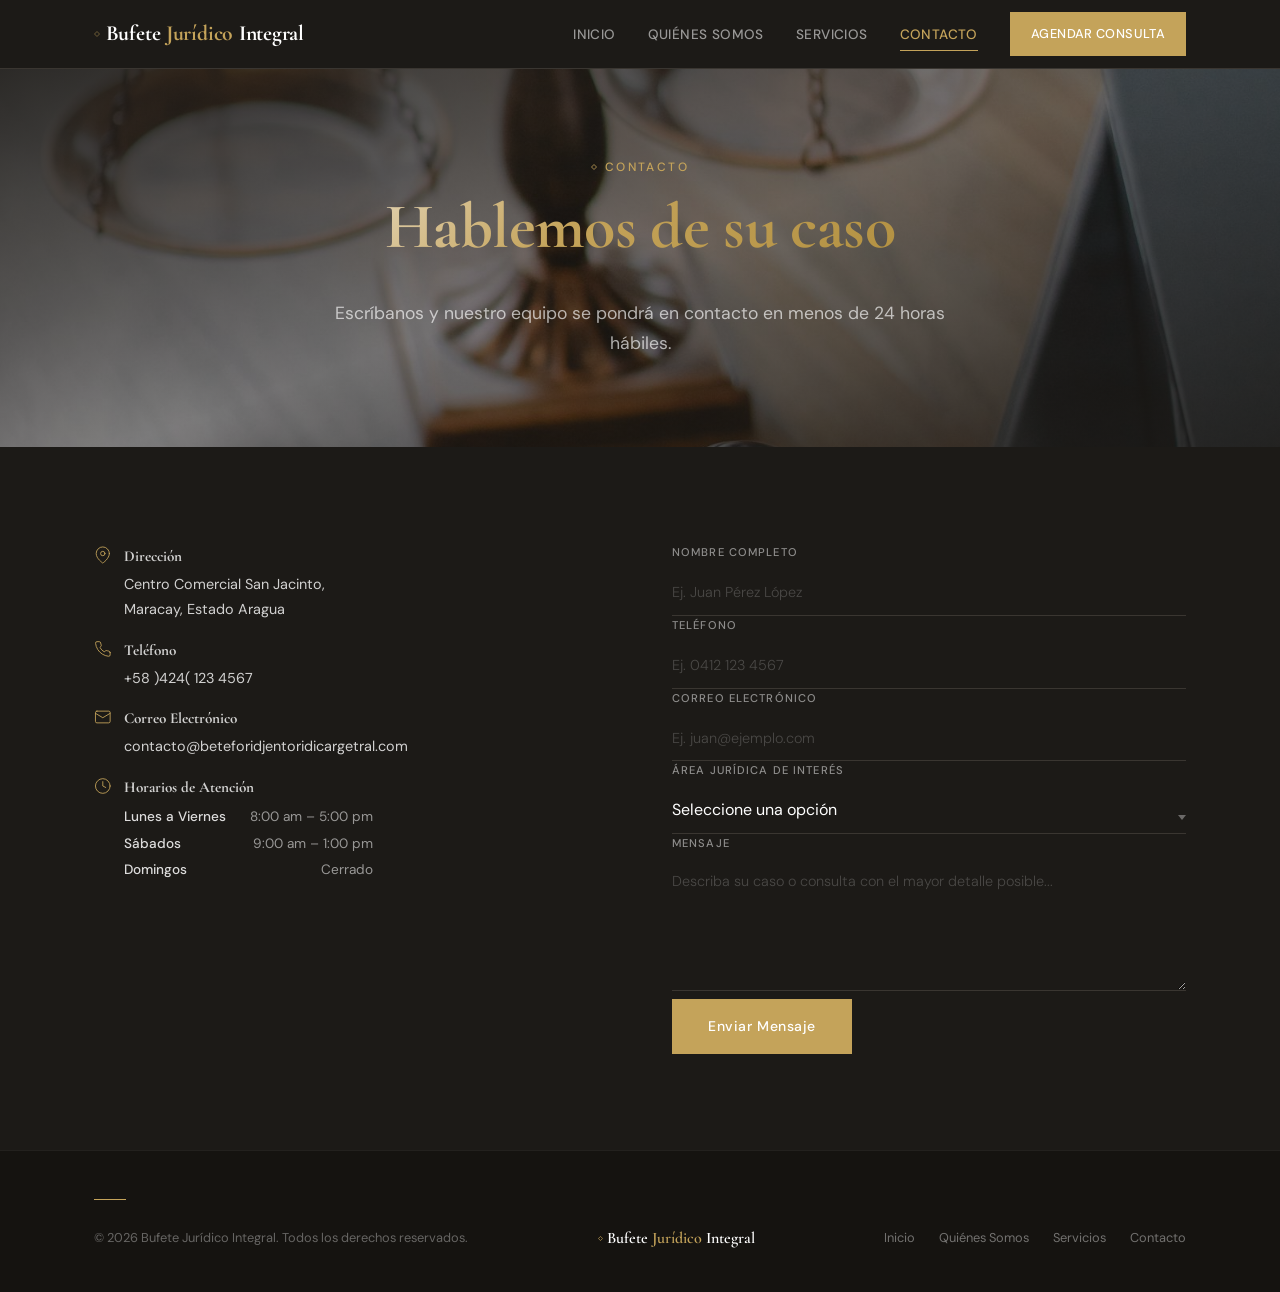
==== commit b8e037c0: "Optimización UI/UX responsive: touch targets 44px, dvh, formularios con inputmode, spinner loading, " ====
--- a/contacto.html
+++ b/contacto.html
@@ -13,17 +13,7 @@
   <link rel="stylesheet" href="assets/fonts/fonts.css">
   <link rel="stylesheet" href="styles.css">
 
-  <style>
-    .schedule-grid {
-      display: grid;
-      grid-template-columns: 1fr 1fr;
-      gap: 0.4rem 2rem;
-      margin-top: 1.5rem;
-      padding-top: 1.5rem;
-      border-top: 1px solid var(--color-gray-light);
-    }
-
-  </style>
+
 </head>
 <body>
 
@@ -173,22 +163,22 @@
             <form id="contact-form" action="https://formspree.io/f/xxxxxxx" method="POST">
               <input type="hidden" name="_subject" value="Nuevo contacto desde BufeteJuridicoIntegral.com">
               <input type="hidden" name="_captcha" value="true">
-              <input type="text" name="_gotcha" style="display:none" tabindex="-1" autocomplete="off">
+              <input type="text" name="_gotcha" class="sr-only" tabindex="-1" autocomplete="off" aria-hidden="true">
               <div class="form__group">
                 <label for="nombre" class="form__label">Nombre completo</label>
-                <input type="text" id="nombre" name="nombre" class="form__input" placeholder="Ej. Juan Pérez López" required autocomplete="name" pattern=".{2,}" title="El nombre debe tener al menos 2 caracteres">
+                <input type="text" id="nombre" name="nombre" class="form__input" placeholder="Ej. Juan Pérez López" required autocomplete="name" pattern=".{2,}" title="El nombre debe tener al menos 2 caracteres" autocapitalize="words" spellcheck="false">
                 <span class="form__error">Por favor ingrese su nombre completo.</span>
               </div>
 
               <div class="form__group">
                 <label for="telefono" class="form__label">Teléfono</label>
-                <input type="tel" id="telefono" name="telefono" class="form__input" placeholder="Ej. 0412 123 4567" required autocomplete="tel" pattern="[\d\s\+\-\(\)]{7,15}" title="Ingrese un número telefónico válido">
+                <input type="tel" id="telefono" name="telefono" class="form__input" placeholder="Ej. 0412 123 4567" required autocomplete="tel" pattern="[\d\s\+\-\(\)]{7,15}" title="Ingrese un número telefónico válido" inputmode="tel" spellcheck="false">
                 <span class="form__error">Por favor ingrese un número telefónico válido.</span>
               </div>
 
               <div class="form__group">
                 <label for="correo" class="form__label">Correo electrónico</label>
-                <input type="email" id="correo" name="correo" class="form__input" placeholder="Ej. juan@ejemplo.com" required autocomplete="email">
+                <input type="email" id="correo" name="correo" class="form__input" placeholder="Ej. juan@ejemplo.com" required autocomplete="email" autocapitalize="none" spellcheck="false" inputmode="email">
                 <span class="form__error">Por favor ingrese un correo electrónico válido.</span>
               </div>
 
@@ -213,7 +203,7 @@
                 <span class="form__error">Por favor escriba un mensaje.</span>
               </div>
 
-              <button type="submit" class="btn btn--primary form__btn" data-magnetic>Enviar Mensaje</button>
+              <button type="submit" class="btn btn--primary form__btn" data-magnetic><span class="btn__text">Enviar Mensaje</span></button>
             </form>
             <div class="form__success" id="form-success">
               <div class="form__success-icon" aria-hidden="true">
@@ -413,7 +403,7 @@
             var successEl = document.getElementById('form-success');
             var btn = formEl.querySelector('.form__btn');
             btn.disabled = true;
-            btn.textContent = 'Enviando...';
+            btn.classList.add('btn--loading');
             fetch(formEl.action, {
               method: 'POST',
               body: new FormData(formEl),
@@ -430,7 +420,7 @@
               alert('Error de conexión. Verifique su internet e intente de nuevo.');
             }).finally(function() {
               btn.disabled = false;
-              btn.textContent = 'Enviar Mensaje';
+              btn.classList.remove('btn--loading');
             });
           }
         });
--- a/styles.css
+++ b/styles.css
@@ -51,8 +51,11 @@
 }
 
 img  { max-width: 100%; height: auto; display: block; }
+img[loading] { background-color: rgba(255,255,255,0.03); }
 a    { color: inherit; text-decoration: none; }
 ul   { list-style: none; }
+
+button { cursor: pointer; font: inherit; }
 
 ::selection { background-color: rgba(196, 163, 90, 0.4); color: var(--color-white); }
 
@@ -215,6 +218,9 @@
     color var(--dur-fast) var(--ease-hover),
     border-color var(--dur-fast) var(--ease-hover);
   text-align: center;
+  min-height: 44px;
+  touch-action: manipulation;
+  -webkit-tap-highlight-color: transparent;
 }
 
 .btn--primary {
@@ -238,6 +244,40 @@
 .btn--primary:focus-visible {
   outline: 2px solid var(--color-gold);
   outline-offset: 3px;
+}
+
+.btn:disabled {
+  opacity: 0.5;
+  pointer-events: none;
+}
+
+.btn--loading {
+  position: relative;
+  pointer-events: none;
+}
+
+.btn--loading .btn__text {
+  visibility: hidden;
+}
+
+.btn--loading::after {
+  content: '';
+  position: absolute;
+  width: 1rem;
+  height: 1rem;
+  border: 2px solid var(--color-white);
+  border-radius: 50%;
+  border-right-color: transparent;
+  animation: btnSpin 600ms linear infinite;
+}
+
+.btn--ghost.btn--loading::after {
+  border-color: var(--color-gold);
+  border-right-color: transparent;
+}
+
+@keyframes btnSpin {
+  to { transform: rotate(360deg); }
 }
 
 .btn--outline {
@@ -357,14 +397,16 @@
   background: none;
   border: none;
   cursor: pointer;
-  width: 1.75rem;
-  height: 1.75rem;
-  padding: 0;
+  width: 2.75rem;
+  height: 2.75rem;
+  padding: 0.5rem;
   flex-direction: column;
   align-items: center;
   justify-content: center;
   gap: 5px;
   z-index: 101;
+  touch-action: manipulation;
+  -webkit-tap-highlight-color: transparent;
 }
 
 .nav-toggle__bar {
@@ -390,17 +432,6 @@
   transform: translateY(-6.5px) rotate(-45deg);
 }
 
-.nav-toggle__bar {
-  display: block;
-  width: 100%;
-  height: 2px;
-  background-color: var(--color-white);
-  border-radius: 0;
-  transition:
-    transform 300ms var(--ease-move),
-    opacity 200ms var(--ease-enter);
-}
-
 .nav__list {
   display: flex;
   align-items: center;
@@ -416,6 +447,7 @@
   position: relative;
   color: var(--color-gray-mid);
   transition: color var(--dur-fast) var(--ease-hover);
+  touch-action: manipulation;
 }
 
 .nav__link::after {
@@ -448,6 +480,10 @@
   text-transform: uppercase;
 }
 
+.nav__cta:hover {
+  filter: brightness(1.1);
+}
+
   .nav__backdrop {
     position: fixed;
     inset: 0;
@@ -463,16 +499,6 @@
     opacity: 1;
     pointer-events: auto;
   }
-
-  .nav-toggle.active .nav-toggle__bar:nth-child(1) {
-  transform: translateY(7.5px) rotate(45deg);
-}
-.nav-toggle.active .nav-toggle__bar:nth-child(2) {
-  opacity: 0;
-}
-.nav-toggle.active .nav-toggle__bar:nth-child(3) {
-  transform: translateY(-7.5px) rotate(-45deg);
-}
 
 /* =====================================================
    PROGRESS BAR
@@ -582,7 +608,7 @@
    ===================================================== */
 .hero {
   position: relative;
-  min-height: 90vh;
+  min-height: 90dvh;
   display: flex;
   align-items: center;
   background-color: var(--color-black);
@@ -707,6 +733,7 @@
   font-weight: 600;
   color: var(--color-gold);
   line-height: 1;
+  font-variant-numeric: tabular-nums;
 }
 
 .hero__stat-label {
@@ -917,6 +944,13 @@
   object-fit: cover;
   display: block;
   transition: transform calc(var(--dur-fast) * 2) var(--ease-hover);
+}
+
+@media (max-width: 768px) {
+  .about__image-wrap img {
+    height: auto;
+    aspect-ratio: 16 / 9;
+  }
 }
 
 @media (hover: hover) and (pointer: fine) {
@@ -1221,7 +1255,7 @@
 .form__textarea,
 .form__select {
   font-family: var(--font-body);
-  font-size: 0.95rem;
+  font-size: 1rem;
   padding: 0.8rem 0;
   border: none;
   border-bottom: 1px solid var(--color-gray-light);
@@ -1233,6 +1267,7 @@
   -webkit-appearance: none;
   appearance: none;
   border-radius: 0;
+  min-height: 44px;
 }
 
 .form__input:focus,
@@ -1415,10 +1450,24 @@
   font-size: 0.8rem;
   color: rgba(255,255,255,0.4);
   transition: color var(--dur-fast) var(--ease-hover);
+  touch-action: manipulation;
 }
 
 @media (hover: hover) and (pointer: fine) {
   .footer__links a:hover { color: rgba(255,255,255,0.85); }
+}
+
+/* =====================================================
+   PROSE — MEJOR LEGIBILIDAD
+   ===================================================== */
+.prose {
+  max-width: 70ch;
+  margin-left: auto;
+  margin-right: auto;
+}
+
+.prose p + p {
+  margin-top: 1.25rem;
 }
 
 /* =====================================================
@@ -1605,19 +1654,25 @@
     --space-section: 4rem;
     --space-block: 2rem;
     --dur-stagger: 60ms;
+    --max-width: 100%;
   }
 
   .nav-toggle {
     display: flex;
     position: absolute;
-    right: 0;
+    right: 0.25rem;
     top: 50%;
     transform: translateY(-50%);
   }
 
   .header__inner {
-    justify-content: center;
+    justify-content: flex-start;
     position: relative;
+  }
+
+  .header__logo {
+    flex: 1;
+    min-height: 44px;
   }
 
   .nav__list {
@@ -1629,7 +1684,7 @@
     background-color: var(--color-black-soft);
     flex-direction: column;
     padding: 2rem 1.5rem;
-    gap: 1.5rem;
+    gap: 1rem;
     border-bottom: 1px solid var(--color-gray-light);
     transform: translateY(-120%);
     opacity: 0;
@@ -1639,6 +1694,19 @@
     pointer-events: none;
   }
 
+  .nav__list li a {
+    display: block;
+    padding: 0.75rem 0;
+    min-height: 44px;
+    display: flex;
+    align-items: center;
+  }
+
+  .nav__list--open {
+    overflow-y: auto;
+    max-height: calc(100dvh - 4.25rem);
+  }
+
   .nav__list--open {
     transform: translateY(0);
     opacity: 1;
@@ -1647,9 +1715,9 @@
 
   .nav__cta { width: 100%; text-align: center; }
 
-  .back-to-top { bottom: 1rem; right: 1rem; width: 2.25rem; height: 2.25rem; }
-
-  .hero { min-height: 80vh; }
+  .back-to-top { bottom: 1rem; right: 1rem; width: 2.75rem; height: 2.75rem; }
+
+  .hero { min-height: 80dvh; }
 
   .hero__content { text-align: center; }
   .hero__subtitle { justify-content: center; }
@@ -1669,7 +1737,7 @@
   .hero__stat-value { font-size: 1.2rem; }
   .hero__stat-label { font-size: 0.6rem; }
 
-  .page-hero { min-height: 30vh; padding: 2.5rem 0; }
+  .page-hero { min-height: 30dvh; padding: 2.5rem 0; }
   .page-hero__content h1 { font-size: clamp(1.8rem, 6vw, 2.4rem); }
   .page-hero__content .page-hero__desc { font-size: 0.95rem; }
 
@@ -1733,10 +1801,14 @@
   h1 { font-size: clamp(1.8rem, 7vw, 2.2rem); }
   h2 { font-size: clamp(1.4rem, 5vw, 1.7rem); }
 
-  .hero { min-height: 75vh; }
-  .hero__watermark { font-size: clamp(12rem, 30vw, 18rem); }
+  .hero { min-height: 70dvh; }
+  .hero__watermark { font-size: clamp(8rem, 25vw, 14rem); }
 
   .hero__title { font-size: clamp(2rem, 7vw, 2.4rem); }
+
+  .hero__stats { gap: 1rem; }
+
+  .hero__stat { min-width: 80px; }
 
   .btn {
     font-size: 0.8rem;
@@ -1747,7 +1819,7 @@
 
   .value-card { padding: 1rem; }
 
-  .page-hero { min-height: 28vh; padding: 1.5rem 0; }
+  .page-hero { min-height: 25dvh; padding: 1.5rem 0; }
 
   .page-hero__content h1 { font-size: clamp(1.5rem, 6vw, 1.8rem); }
 
@@ -1757,7 +1829,7 @@
 
   .form__input,
   .form__textarea,
-  .form__select { font-size: 0.9rem; }
+  .form__select { font-size: 1rem; }
 }
 
 @media (hover: none) and (pointer: coarse) {
